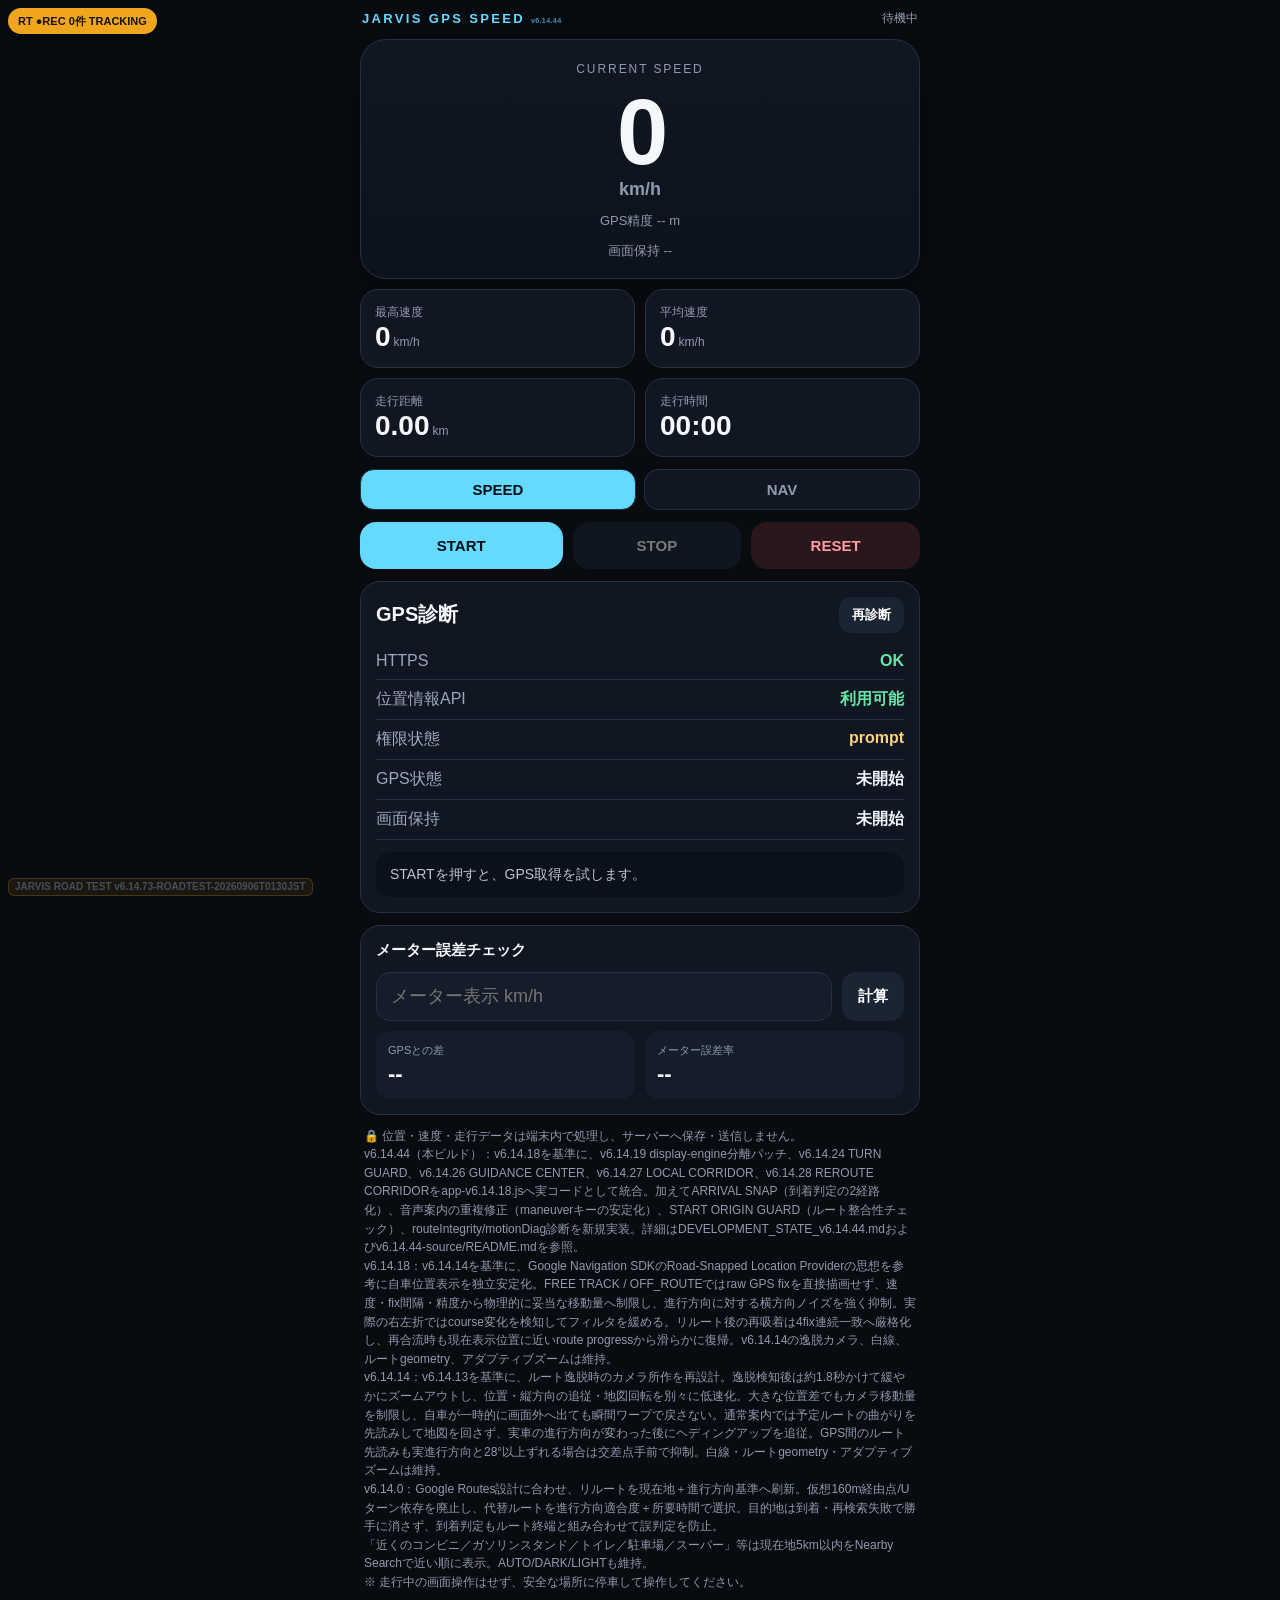
==== index.html @ 2cc0f6d5 "fix: drive marker from stabilized route progress v6.14.73" ====
<!doctype html>
<html lang="ja">
<head>
<meta charset="utf-8" />
<meta name="viewport" content="width=device-width, initial-scale=1, viewport-fit=cover, user-scalable=no" />
<meta name="theme-color" content="#0a0d12" />
<meta name="apple-mobile-web-app-capable" content="yes" />
<meta name="apple-mobile-web-app-status-bar-style" content="black-translucent" />
<meta name="apple-mobile-web-app-title" content="JARVIS GPS" />
<title>JARVIS Road Test v6.14.73-ROADTEST-20260906T0130JST</title>
<link rel="stylesheet" href="app.css" />
</head>
<body>
<div class="app">
  <div class="top">
    <div class="brand">JARVIS GPS SPEED <span class="ver">v6.14.44</span></div>
    <div id="status" class="status">待機中</div>
  </div>

  <section id="speedPanel">
    <section class="hero">
      <div class="label">CURRENT SPEED</div>
      <div id="speed" class="speed">0</div>
      <div class="unit">km/h</div>
      <div id="accuracy" class="accuracy">GPS精度 -- m</div>
      <div id="wakeState" class="wake">画面保持 --</div>
    </section>

    <div class="grid">
      <div class="card"><div class="k">最高速度</div><div><span id="maxSpeed" class="v">0</span><span class="s">km/h</span></div></div>
      <div class="card"><div class="k">平均速度</div><div><span id="avgSpeed" class="v">0</span><span class="s">km/h</span></div></div>
      <div class="card"><div class="k">走行距離</div><div><span id="distance" class="v">0.00</span><span class="s">km</span></div></div>
      <div class="card"><div class="k">走行時間</div><div><span id="elapsed" class="v">00:00</span></div></div>
    </div>
    <div class="tabs speed-mode-tabs">
      <button class="tab active" type="button">SPEED</button>
      <button id="speedToNavBtn" class="tab" type="button">NAV</button>
    </div>
  </section>

  <section id="navPanel" class="hidden">
    <section class="nav-hero">
      <div class="nav-map-shell">
        <div id="navMap" class="jarvis-map" aria-label="Googleマップ ナビ表示"></div>
        <div id="navMap3D" class="jarvis-map jarvis-map-3d hidden" aria-label="Google 3Dマップ ナビ表示"></div>
        <div class="map-compass"><span>北</span><span>東</span><span>南</span><span>西</span></div>
        <div class="nav-map-top">
          <span id="navName" class="nav-name nav-name-hidden">目的地未設定</span>
          <div class="route-summary"><span id="navDistance" class="nav-distance">-- km</span><span class="route-summary-dot">·</span><span id="routeEta" class="route-eta">-- 分 / --:--</span></div>
        </div>
        <div class="map-control-stack">
          <button id="headingModeBtn" class="heading-mode-btn" type="button" aria-label="地図の向きを切替">北↑</button>
          <button id="themeModeBtn" class="heading-mode-btn theme-mode-btn" type="button" aria-label="地図の明暗を切替">AUTO</button>
          <button id="mapViewBtn" class="heading-mode-btn map-view-btn" type="button" aria-label="地図表示を切替">地図</button>
          <div class="voice-volume-wrap">
            <button id="voiceGuideBtn" class="heading-mode-btn voice-guide-btn active" type="button" aria-label="音声音量を調整">🔊</button>
            <div id="voiceVolumePopup" class="voice-volume-popup hidden" role="dialog" aria-label="音声音量">
              <input id="mapVoiceVolume" type="range" min="0" max="100" step="1" value="100" aria-label="音声音量">
              <span id="mapVoiceVolumeValue">100%</span>
            </div>
          </div>
          <button id="recenterBtn" class="recenter-btn" type="button" aria-label="現在地へ戻る">◎</button>
        </div>
        <div id="navMapState" class="map-state">Googleマップ準備中</div>
        <div id="viaHint" class="via-hint">地図長押し：この道を経由</div>
        <div id="navMapDiag" class="map-diag">地図方式 / 方位 / heading 診断待ち</div>
        <button id="mapStartBtn" class="map-start-btn hidden" type="button"><span class="map-action-main">▶ START</span><span class="map-action-sub">--分 · -- km</span></button>
        <section class="nav-info-strip map-info-strip" aria-label="走行情報">
          <div class="nav-info-card speed-card"><div class="k">速度</div><div><span id="navSpeed" class="nv">0</span><span class="nu">km/h</span></div></div>
          <div class="nav-info-card clock-temp-card">
            <div class="clock-half"><span id="navClock" class="nv clock">--:--</span><span id="navDate" class="tiny">--</span></div>
            <div class="temp-half"><span id="navTemp">--</span><span class="temp-unit">°C</span></div>
          </div>
          <div class="nav-info-card weather-card"><div class="k">天気</div><div class="weather-line"><span id="navWeatherIcon" class="weather-icon">--</span><span id="navWeatherText" class="tiny">GPS待機中</span></div><div id="navRain" class="rain">降水 --%</div></div>
        </section>
      </div>
    </section>

    <div id="navBottomSheet" class="nav-bottom-sheet" data-state="collapsed" aria-label="ナビ操作パネル">
      <div id="navSheetHandle" class="nav-sheet-handle" role="button" tabindex="0" aria-label="操作パネルを開閉">
        <span class="nav-sheet-grabber"></span>
      </div>
    <div class="nav-mode-switch" aria-label="ナビ方式"><button id="adventureModeBtn" type="button">🦑 ADVENTURE</button><button id="routeModeBtn" type="button">🗺️ ROUTE</button></div>

    <div class="tabs mode-tabs">
      <button id="speedTab" class="tab">SPEED</button>
      <button id="navTab" class="tab active">NAV</button>
    </div>

    <section class="nav-set">
      <h2>Google目的地検索</h2>

      <div id="keySetup" class="key-setup">
        <div class="field-label">初回のみ：Google Maps APIキー</div>
        <div class="search-row">
          <input id="apiKeyInput" type="password" autocomplete="off" autocapitalize="off"
                 placeholder="APIキーをこのiPhoneに保存">
          <button id="saveKeyBtn" class="primary">保存</button>
        </div>
        <div class="search-status">
          キーはこの端末のlocalStorageにだけ保存します。チャットへ送信しません。
        </div>
      </div>

      <div class="search-row">
        <input id="placeInput" type="search" autocomplete="off" enterkeyhint="go"
               placeholder="施設名・店名・住所を入力">
        <button id="setTypedDestBtn" class="primary">設定</button>
        <button id="clearSearchBtn">消去</button>
      </div>

      <div id="googleStatus" class="search-status">APIキーを保存するとGoogle検索を開始できます。</div>
      <div id="placeResults" class="place-results"></div>

      <div class="nav-buttons">
        <button id="clearDestBtn">目的地クリア</button>
</div>

      <details class="manual voice-settings">
        <summary>🔊 音声案内設定</summary>
        <div class="voice-setting-grid">
          <label>声の種類
            <select id="voiceSelect"><option value="">日本語の標準音声</option></select>
          </label>
          <label>速度 <span id="voiceRateValue">0.96</span>
            <input id="voiceRate" type="range" min="0.7" max="1.3" step="0.05" value="0.96">
          </label>
          <label>高さ <span id="voicePitchValue">1.00</span>
            <input id="voicePitch" type="range" min="0.7" max="1.3" step="0.05" value="1">
          </label>
          <label>音量 <span id="voiceVolumeValue">100%</span>
            <input id="voiceVolume" type="range" min="0" max="1" step="0.1" value="1">
          </label>
        </div>
        <button id="voiceTestBtn" class="wide" type="button">この声を試す</button>
        <div id="voiceSettingsStatus" class="search-status">このiPhoneで使える日本語音声を表示します。</div>
      </details>

      <details class="manual">
        <summary>Google APIキー設定</summary>
        <button id="changeKeyBtn" class="wide">保存済みAPIキーを変更</button>
      </details>

      <div class="nav-help">
        Google Placesの検索候補から目的地を1タップで設定します。<br>
        ADVENTUREはイカが目的地方向と直線距離だけを案内。ROUTEは目的地選択後に地図へ戻り、最大3つの道路ルート候補から選べます。
      </div>
    </section>
    </div>
  </section>

  <section id="landscapeCockpit" class="landscape-cockpit" aria-label="横向き走行コックピット">
    <div class="land-block land-speed-block">
      <div class="land-label">速度</div>
      <div class="land-speed-line"><span id="landSpeed" class="land-speed">0</span><span class="land-unit">km/h</span></div>
      <div id="landStatus" class="land-mini-status">待機中</div>
    </div>

    <div class="land-block land-nav-block">
      <div id="landName" class="land-dest">目的地未設定</div>
      <div class="land-map-shell">
        <div id="landMap" class="jarvis-map" aria-label="Googleマップ 横向きナビ表示"></div>
        <div class="land-map-compass"><span>北</span><span>東</span><span>南</span><span>西</span></div>
        <button id="landHeadingModeBtn" class="land-heading-mode-btn" type="button" aria-label="地図の向きを切替">北↑</button>
        <button id="landThemeModeBtn" class="land-heading-mode-btn land-theme-mode-btn" type="button" aria-label="地図の明暗を切替">AUTO</button>
        <button id="landMapViewBtn" class="land-heading-mode-btn land-map-view-btn" type="button" aria-label="地図表示を切替">地図</button>
      </div>
    </div>

    <div class="land-block land-info-block">
      <div class="land-distance-wrap"><span class="land-label">残り距離</span><div id="landDistance" class="land-distance">-- km</div></div>
      <div class="land-info-grid">
        <div><span class="land-label">時刻</span><strong id="landClock">--:--</strong></div>
        <div><span class="land-label">気温</span><strong><span id="landTemp">--</span>°C</strong></div>
        <div class="land-weather-cell"><span id="landWeatherIcon">--</span><strong id="landWeatherText">GPS待機中</strong><small id="landRain">降水 --%</small></div>
      </div>
    </div>
  </section>

  <div class="controls">
    <button id="startBtn" class="primary">START</button>
    <button id="stopBtn" disabled>STOP</button>
    <button id="resetBtn" class="danger">RESET</button>
  </div>

  <section class="diag">
    <div class="diag-head"><h2>GPS診断</h2><button id="diagBtn" class="mini">再診断</button></div>
    <div class="diag-row"><span>HTTPS</span><strong id="secureState">確認中</strong></div>
    <div class="diag-row"><span>位置情報API</span><strong id="apiState">確認中</strong></div>
    <div class="diag-row"><span>権限状態</span><strong id="permState">確認中</strong></div>
    <div class="diag-row"><span>GPS状態</span><strong id="gpsState">未開始</strong></div>
    <div class="diag-row"><span>画面保持</span><strong id="wakeDiag">未開始</strong></div>
    <div id="diagMessage" class="diag-msg">STARTを押すと、GPS取得を試します。</div>
  </section>

  <section class="meter">
    <h2>メーター誤差チェック</h2>
    <div class="inputrow">
      <input id="meterInput" inputmode="decimal" type="number" step="0.1" placeholder="メーター表示 km/h">
      <button id="calcBtn" class="calc">計算</button>
    </div>
    <div class="result">
      <div class="resultbox"><div class="k">GPSとの差</div><div id="diff" class="v">--</div></div>
      <div class="resultbox"><div class="k">メーター誤差率</div><div id="errorRate" class="v">--</div></div>
    </div>
  </section>

  <div class="note">
    🔒 位置・速度・走行データは端末内で処理し、サーバーへ保存・送信しません。<br>
    v6.14.44（本ビルド）：v6.14.18を基準に、v6.14.19 display-engine分離パッチ、v6.14.24 TURN GUARD、v6.14.26 GUIDANCE CENTER、v6.14.27 LOCAL CORRIDOR、v6.14.28 REROUTE CORRIDORをapp-v6.14.18.jsへ実コードとして統合。加えてARRIVAL SNAP（到着判定の2経路化）、音声案内の重複修正（maneuverキーの安定化）、START ORIGIN GUARD（ルート整合性チェック）、routeIntegrity/motionDiag診断を新規実装。詳細はDEVELOPMENT_STATE_v6.14.44.mdおよびv6.14.44-source/README.mdを参照。<br>
    v6.14.18：v6.14.14を基準に、Google Navigation SDKのRoad-Snapped Location Providerの思想を参考に自車位置表示を独立安定化。FREE TRACK / OFF_ROUTEではraw GPS fixを直接描画せず、速度・fix間隔・精度から物理的に妥当な移動量へ制限し、進行方向に対する横方向ノイズを強く抑制。実際の右左折ではcourse変化を検知してフィルタを緩める。リルート後の再吸着は4fix連続一致へ厳格化し、再合流時も現在表示位置に近いroute progressから滑らかに復帰。v6.14.14の逸脱カメラ、白線、ルートgeometry、アダプティブズームは維持。<br>
    v6.14.14：v6.14.13を基準に、ルート逸脱時のカメラ所作を再設計。逸脱検知後は約1.8秒かけて緩やかにズームアウトし、位置・縦方向の追従・地図回転を別々に低速化。大きな位置差でもカメラ移動量を制限し、自車が一時的に画面外へ出ても瞬間ワープで戻さない。通常案内では予定ルートの曲がりを先読みして地図を回さず、実車の進行方向が変わった後にヘディングアップを追従。GPS間のルート先読みも実進行方向と28°以上ずれる場合は交差点手前で抑制。白線・ルートgeometry・アダプティブズームは維持。<br>
    v6.14.0：Google Routes設計に合わせ、リルートを現在地＋進行方向基準へ刷新。仮想160m経由点/Uターン依存を廃止し、代替ルートを進行方向適合度＋所要時間で選択。目的地は到着・再検索失敗で勝手に消さず、到着判定もルート終端と組み合わせて誤判定を防止。<br>
    「近くのコンビニ／ガソリンスタンド／トイレ／駐車場／スーパー」等は現在地5km以内をNearby Searchで近い順に表示。AUTO/DARK/LIGHTも維持。<br>
    ※ 走行中の画面操作はせず、安全な場所に停車して操作してください。
  </div>
</div>
<script src="app.js?v=v6.14.73-0130" defer></script>




<div id="jarvisGuidanceDiag" style="margin:10px 32px 4px;color:#8793a6;font:500 12px/1.35 -apple-system,BlinkMacSystemFont,sans-serif;word-break:break-word">
案内診断: 待機中
</div>
<div id="jarvisBuildTag" style="position:fixed;left:8px;bottom:4px;z-index:99999;background:rgba(255,176,32,.14);border:1px solid rgba(255,176,32,.4);border-radius:6px;padding:2px 6px;
font:600 10px/1.2 -apple-system,BlinkMacSystemFont,sans-serif;color:#7d8796;
opacity:.55;pointer-events:none">JARVIS ROAD TEST v6.14.73-ROADTEST-20260906T0130JST</div>
<script>
// Forces ROAD TEST mode on for this deployment specifically, and stamps a fresh, unique
// BUILD-ID app-v6.14.44.js reads back via window.__JARVIS_ROAD_TEST_BUILD_ID (see that file's
// "v6.14.46 ROAD TEST telemetry" section) — shown in the on-screen build tag above and in every
// JSON export, so two deployments of this site are never confused with each other.
window.__JARVIS_ROAD_TEST_BUILD_ID="v6.14.73-ROADTEST-20260906T0130JST";
try{localStorage.setItem('jarvisRoadTestMode','1');}catch(e){}
</script>
<script src="road-test-ui.js?v=v6.14.73-0130" defer></script>
</body>
</html>
---- app.css ----
:root{--bg:#080b10;--panel:#111722;--panel2:#151d2a;--text:#f4f7fb;--muted:#8f9bad;--accent:#66d9ff;--accent2:#9df7d2;--danger:#ff6d7a;--line:#263142}
*{box-sizing:border-box}html,body{margin:0;background:var(--bg);color:var(--text);font-family:-apple-system,BlinkMacSystemFont,"SF Pro Display","Segoe UI",sans-serif}
body{min-height:100vh;padding:env(safe-area-inset-top) 14px env(safe-area-inset-bottom)}
.app{max-width:560px;margin:0 auto}.top{display:flex;align-items:center;justify-content:space-between;padding:10px 2px 4px}
.brand{font-size:13px;letter-spacing:.18em;font-weight:700;color:var(--accent)}.status{font-size:12px;color:var(--muted)}
.hero{margin-top:8px;padding:22px 18px 18px;border:1px solid var(--line);border-radius:26px;background:linear-gradient(180deg,#101722,#0d131c);text-align:center;box-shadow:0 18px 50px rgba(0,0,0,.28)}
.label{font-size:12px;color:var(--muted);letter-spacing:.16em}.speed{font-size:92px;line-height:.92;font-weight:800;letter-spacing:-.055em;margin:14px 0 4px}.unit{font-size:18px;color:var(--muted);font-weight:600}.accuracy,.wake{margin-top:12px;font-size:13px;color:var(--muted)}
.grid{display:grid;grid-template-columns:1fr 1fr;gap:10px;margin-top:10px}.card{background:var(--panel);border:1px solid var(--line);border-radius:18px;padding:14px}.card .k{font-size:12px;color:var(--muted)}.card .v{font-size:28px;font-weight:750;margin-top:5px}.card .s{font-size:12px;color:var(--muted);margin-left:3px}
.controls{display:grid;grid-template-columns:1.2fr 1fr 1fr;gap:10px;margin-top:12px}
button{appearance:none;border:none;border-radius:16px;padding:15px 12px;font-size:15px;font-weight:750;background:#1a2432;color:white}button.primary{background:var(--accent);color:#051017}button.danger{background:#2a171c;color:#ff9ba5}button:disabled{opacity:.45}
.meter,.diag{margin-top:12px;background:var(--panel);border:1px solid var(--line);border-radius:20px;padding:15px}.meter h2,.diag h2{font-size:15px;margin:0 0 12px}
.inputrow{display:grid;grid-template-columns:1fr auto;gap:10px}input{width:100%;background:var(--panel2);color:white;border:1px solid var(--line);border-radius:14px;padding:13px 14px;font-size:18px;outline:none}.calc{background:#1a2432;padding:13px 16px;border-radius:14px}
.result{display:grid;grid-template-columns:1fr 1fr;gap:10px;margin-top:10px}.resultbox{background:var(--panel2);border-radius:14px;padding:12px}.resultbox .k{font-size:11px;color:var(--muted)}.resultbox .v{font-size:22px;font-weight:750;margin-top:3px}
.note{font-size:12px;line-height:1.55;color:var(--muted);margin:12px 4px 20px}.ok{color:var(--accent2)}.bad{color:var(--danger)}.ver{font-size:.55em;opacity:.65;letter-spacing:.05em}
.diag-head{display:flex;align-items:center;justify-content:space-between;gap:12px;margin-bottom:10px}.diag-head h2{margin:0;font-size:20px}.mini{padding:9px 13px;border-radius:12px;font-size:13px}
.diag-row{display:flex;justify-content:space-between;gap:12px;padding:9px 0;border-bottom:1px solid #223044;color:#9ca9bc}.diag-row strong{color:#eef4ff;text-align:right}
.diag-ok{color:#69e6a6!important}.diag-bad{color:#ff8d9c!important}.diag-warn{color:#ffd27d!important}.diag-msg{margin-top:12px;padding:12px 14px;border-radius:14px;background:#0b111a;color:#b9c4d4;line-height:1.5;font-size:14px}.diag-msg.ok{color:#69e6a6}.diag-msg.bad{color:#ff9ba8}.diag-msg.warn{color:#ffd27d}

.tabs{display:grid;grid-template-columns:1fr 1fr;gap:8px;margin:8px 0 10px}
.tab{padding:11px 10px;border-radius:14px;background:#111722;color:#8f9bad;border:1px solid #263142}
.tab.active{background:#66d9ff;color:#051017}
.hidden{display:none!important}
.nav-hero{padding:22px 18px 18px;border:1px solid var(--line);border-radius:26px;background:linear-gradient(180deg,#101722,#0d131c);text-align:center}
.nav-name{font-size:20px;font-weight:750;margin-top:12px;white-space:nowrap;overflow:hidden;text-overflow:ellipsis}
.arrow-wrap{height:210px;display:flex;align-items:center;justify-content:center}
.nav-arrow{font-size:150px;line-height:1;transform-origin:50% 52%;transition:transform .25s linear;color:var(--accent);filter:drop-shadow(0 0 18px rgba(102,217,255,.22))}
.nav-distance{font-size:42px;font-weight:800;letter-spacing:-.03em}
.nav-sub{font-size:13px;color:var(--muted);margin-top:6px}
.nav-set{margin-top:12px;background:var(--panel);border:1px solid var(--line);border-radius:20px;padding:15px}
.nav-set h2{font-size:15px;margin:0 0 12px}
.nav-set input{margin-bottom:10px}
.nav-buttons{display:grid;grid-template-columns:1.2fr 1fr;gap:10px}
.wide{width:100%;margin-top:10px}
.nav-help{font-size:12px;line-height:1.55;color:var(--muted);margin-top:12px}

.search-row{display:grid;grid-template-columns:1fr auto;gap:10px}
.search-row input{margin-bottom:0}
.search-status{font-size:12px;color:var(--muted);margin:10px 2px 8px;min-height:18px}
.search-results{display:grid;gap:8px;margin:8px 0 12px}
.search-item{width:100%;text-align:left;background:var(--panel2);border:1px solid var(--line);border-radius:14px;padding:12px 13px}
.search-item .name{display:block;font-size:14px;font-weight:750;color:var(--text);line-height:1.35}
.search-item .sub{display:block;font-size:11px;color:var(--muted);margin-top:4px;line-height:1.35}
.search-empty{padding:12px;border-radius:12px;background:#0b111a;color:var(--muted);font-size:13px}
.osm-credit{margin-top:6px;font-size:10px;opacity:.8}

.key-setup{margin:8px 0 14px;padding:12px;border:1px solid var(--line);border-radius:14px;background:#0b111a}
.field-label{font-size:12px;color:var(--muted);margin-bottom:7px}
.place-results{display:grid;gap:8px;margin:10px 0 14px}
.place-result{width:100%;text-align:left;background:var(--panel2);color:white;border:1px solid var(--line);border-radius:13px;padding:11px 12px}
.place-result strong{display:block;font-size:15px;margin-bottom:3px}
.place-result span{display:block;font-size:11px;color:var(--muted);line-height:1.35}
.hidden{display:none!important}

/* ===== v2.2 NAV cockpit ===== */
.compass-face{position:relative;max-width:390px;height:250px;margin:8px auto 0;border-radius:50%;background:radial-gradient(circle at center,rgba(102,217,255,.055),transparent 60%);border:1px solid rgba(143,155,173,.12)}
.compass-face:before{content:"";position:absolute;inset:17px;border-radius:50%;border:1px dashed rgba(143,155,173,.26)}
.dir{position:absolute;color:#d7dde7;font-weight:800;font-size:17px;z-index:2}.dir-n{top:5px;left:50%;transform:translateX(-50%)}.dir-e{right:10px;top:50%;transform:translateY(-50%)}.dir-s{bottom:5px;left:50%;transform:translateX(-50%)}.dir-w{left:10px;top:50%;transform:translateY(-50%)}
.arrow-wrap{position:absolute;inset:24px;display:flex;align-items:center;justify-content:center;height:auto}
.nav-arrow{width:124px;height:174px;font-size:0;transform-origin:50% 50%;transition:transform .25s linear;color:var(--accent);filter:drop-shadow(0 0 14px rgba(102,217,255,.18))}
.squid-arrow svg{width:100%;height:100%;overflow:visible}.squid-body{fill:#cfc5ad;stroke:#737b70;stroke-width:3;stroke-linejoin:round}.squid-leg{fill:none;stroke:#cfc5ad;stroke-width:13;stroke-linecap:round}.squid-eye{fill:none;stroke:#303730;stroke-width:5;stroke-linecap:round}
.nav-info-strip{display:grid;grid-template-columns:repeat(4,1fr);gap:1px;margin-top:12px;border:1px solid var(--line);border-radius:20px;overflow:hidden;background:var(--line)}
.nav-info-card{min-width:0;background:var(--panel);text-align:center;padding:12px 5px 10px}.nav-info-card .k{font-size:11px;color:var(--muted);margin-bottom:6px}.nv{font-size:27px;font-weight:800;letter-spacing:-.04em}.nv.clock{font-size:22px}.nu{font-size:11px;color:var(--muted);margin-left:2px}.tiny{font-size:10px;color:var(--muted);margin-top:4px;white-space:nowrap;overflow:hidden;text-overflow:ellipsis}.weather-icon{font-size:23px;line-height:1.15}.rain{font-size:11px;color:#66b9ff;margin-top:4px}
@media(max-width:390px){.nav-info-card{padding-left:3px;padding-right:3px}.nv{font-size:24px}.nv.clock{font-size:19px}.weather-icon{font-size:20px}.tiny,.rain{font-size:9px}.compass-face{height:235px}.nav-arrow{width:116px;height:162px}}

/* ===== v2.3 landscape one-screen cockpit ===== */
.landscape-cockpit{display:none}
@media (orientation:landscape) and (max-height:520px){
  html,body{height:100%;overflow:hidden}
  body{padding:env(safe-area-inset-top) max(10px,env(safe-area-inset-right)) env(safe-area-inset-bottom) max(10px,env(safe-area-inset-left))}
  .app{max-width:none;height:100%;display:flex;flex-direction:column;gap:7px}
  .top,.tabs,#speedPanel,#navPanel,.diag,.meter,.note{display:none!important}
  .landscape-cockpit{display:grid;grid-template-columns:34% 34% 32%;min-height:0;flex:1;border:1px solid var(--line);border-radius:20px;overflow:hidden;background:#0c1119}
  .land-block{min-width:0;min-height:0;position:relative;background:linear-gradient(180deg,#111823,#0d131c)}
  .land-block+.land-block{border-left:1px solid var(--line)}
  .land-label{display:block;color:var(--muted);font-size:11px;letter-spacing:.08em}
  .land-speed-block{display:flex;flex-direction:column;align-items:center;justify-content:center;padding:8px 10px}
  .land-speed-line{display:flex;align-items:flex-end;justify-content:center;line-height:.82;margin-top:8px}
  .land-speed{font-size:clamp(72px,14vh,116px);font-weight:850;letter-spacing:-.07em}
  .land-unit{font-size:14px;color:var(--muted);font-weight:700;margin:0 0 7px 6px}
  .land-mini-status{margin-top:12px;font-size:12px;color:var(--muted)}
  .land-nav-block{display:flex;flex-direction:column;align-items:center;padding:7px 10px}
  .land-dest{font-size:15px;font-weight:800;max-width:100%;white-space:nowrap;overflow:hidden;text-overflow:ellipsis;margin-bottom:2px}
  .land-compass{position:relative;flex:1;width:min(100%,245px);min-height:150px;margin:auto}
  .land-dir{position:absolute;font-weight:800;font-size:13px;color:#e6ebf2}.land-n{top:0;left:50%;transform:translateX(-50%)}.land-e{right:2px;top:50%;transform:translateY(-50%)}.land-s{bottom:0;left:50%;transform:translateX(-50%)}.land-w{left:2px;top:50%;transform:translateY(-50%)}
  .land-squid{position:absolute;left:50%;top:50%;width:82px;height:114px;transform:translate(-50%,-50%) rotate(0deg);transform-origin:50% 50%;transition:transform .25s linear;filter:drop-shadow(0 0 12px rgba(102,217,255,.18))}
  .land-squid svg{width:100%;height:100%;overflow:visible}
  .land-bearing{font-size:11px;color:var(--muted);height:16px;white-space:nowrap;overflow:hidden;text-overflow:ellipsis;max-width:100%}
  .land-info-block{display:flex;flex-direction:column;padding:10px 12px}
  .land-distance-wrap{padding-bottom:8px;border-bottom:1px solid var(--line)}
  .land-distance{font-size:clamp(34px,7.5vh,56px);font-weight:850;line-height:1.05;letter-spacing:-.04em;margin-top:3px}
  .land-info-grid{display:grid;grid-template-columns:1fr 1fr;gap:0;margin-top:5px;flex:1;align-content:stretch}
  .land-info-grid>div{padding:7px 5px;min-width:0}.land-info-grid>div:nth-child(2){border-left:1px solid var(--line)}
  .land-info-grid strong{display:block;font-size:clamp(19px,4.2vh,31px);margin-top:3px;white-space:nowrap}
  .land-weather-cell{grid-column:1/-1;border-top:1px solid var(--line);display:grid!important;grid-template-columns:auto 1fr;grid-template-rows:1fr 1fr;column-gap:8px;align-items:center}
  .land-weather-cell>span{grid-row:1/3;font-size:27px}.land-weather-cell strong{font-size:15px;margin:0}.land-weather-cell small{color:#66b9ff;font-size:11px}
  .controls{display:grid!important;grid-template-columns:1.15fr 1fr 1fr;gap:7px;margin:0;height:46px;flex:0 0 46px}
  .controls button{padding:7px 10px;border-radius:12px;font-size:13px}
}

/* ===== v2.4 Google Maps NAV ===== */
.nav-map-shell{position:relative;height:285px;margin:10px auto 12px;border-radius:24px;overflow:hidden;border:1px solid var(--line);background:#0b111a}
.jarvis-map{width:100%;height:100%;background:#0b111a}
.map-state{position:absolute;left:50%;bottom:10px;transform:translateX(-50%);z-index:4;padding:6px 10px;border-radius:999px;background:rgba(8,11,16,.78);backdrop-filter:blur(8px);font-size:11px;color:#d6deea;pointer-events:none;white-space:nowrap}
.map-compass,.land-map-compass{position:absolute;inset:0;z-index:3;pointer-events:none;color:#fff;font-weight:850;text-shadow:0 1px 6px #000;font-size:12px}
.map-compass span,.land-map-compass span{position:absolute;padding:4px 6px;border-radius:8px;background:rgba(8,11,16,.58)}
.map-compass span:nth-child(1),.land-map-compass span:nth-child(1){top:7px;left:50%;transform:translateX(-50%)}
.map-compass span:nth-child(2),.land-map-compass span:nth-child(2){right:7px;top:50%;transform:translateY(-50%)}
.map-compass span:nth-child(3),.land-map-compass span:nth-child(3){bottom:7px;left:50%;transform:translateX(-50%)}
.map-compass span:nth-child(4),.land-map-compass span:nth-child(4){left:7px;top:50%;transform:translateY(-50%)}
.map-direction-chip,.land-direction-chip{position:absolute;z-index:4;left:50%;top:50%;width:46px;height:46px;border-radius:50%;display:flex;align-items:center;justify-content:center;background:rgba(8,11,16,.76);border:1px solid rgba(255,255,255,.38);box-shadow:0 3px 14px rgba(0,0,0,.35);font-size:28px;font-weight:900;color:white;transform:translate(-50%,-50%) rotate(0deg);transform-origin:50% 50%;pointer-events:none;transition:transform .25s linear}
.map-squid-marker{position:absolute;width:34px;height:48px;transform:translate(-50%,-70%) rotate(var(--squid-heading,0deg));transform-origin:50% 70%;filter:drop-shadow(0 2px 6px rgba(0,0,0,.65));pointer-events:none}
.map-squid-marker svg{width:100%;height:100%;display:block;overflow:visible}
.map-squid-marker .squid-body{fill:#f0ece3;stroke:#5f6670;stroke-width:4}.map-squid-marker .squid-leg{stroke:#f0ece3;stroke-width:15}.map-squid-marker .squid-eye{stroke:#10141a;stroke-width:6}
.land-map-shell{position:relative;flex:1;width:100%;min-height:150px;margin:3px 0 4px;border-radius:14px;overflow:hidden;border:1px solid var(--line);background:#0b111a}
.land-direction-chip{width:36px;height:36px;font-size:22px}
@media(max-width:390px){.nav-map-shell{height:255px}}
@media (orientation:landscape) and (max-height:520px){
  .land-nav-block{padding:5px 7px}
  .land-map-shell{min-height:0}
  .land-map-compass{font-size:10px}
  .land-map-compass span{padding:2px 4px}
}

/* ===== v2.5 Full-screen interactive NAV ===== */
html.nav-mode,html.nav-mode body{background:#080b10}
body.nav-mode{padding:0;min-height:100svh}
body.nav-mode .app{max-width:none;margin:0}
body.nav-mode .top{display:none}
body.nav-mode #navPanel{display:block!important}
body.nav-mode .nav-hero{padding:0;border:0;border-radius:0;background:#0b111a;box-shadow:none}
body.nav-mode .nav-map-shell{height:100svh;width:100%;margin:0;border:0;border-radius:0}
body.nav-mode .diag,body.nav-mode .meter,body.nav-mode .note{max-width:560px;margin-left:auto;margin-right:auto}
body.nav-mode .controls{max-width:560px;margin-left:auto;margin-right:auto;padding:0 14px}
body.nav-mode .nav-set,body.nav-mode .mode-tabs{max-width:560px;margin-left:auto;margin-right:auto}

.nav-map-top{position:absolute;z-index:5;top:max(12px,env(safe-area-inset-top));left:14px;right:14px;display:flex;align-items:flex-start;justify-content:space-between;gap:10px;pointer-events:none}
.nav-map-top .nav-name{margin:0;max-width:58%;padding:9px 12px;border-radius:14px;background:rgba(8,11,16,.76);backdrop-filter:blur(10px);font-size:17px;text-align:left;box-shadow:0 4px 18px rgba(0,0,0,.22)}
.nav-map-top .nav-distance{padding:6px 11px 8px;border-radius:14px;background:rgba(8,11,16,.80);backdrop-filter:blur(10px);font-size:34px;line-height:1;font-weight:850;white-space:nowrap;box-shadow:0 4px 18px rgba(0,0,0,.24)}
.map-bearing-wrap{position:absolute;z-index:5;left:50%;top:calc(max(12px,env(safe-area-inset-top)) + 58px);transform:translateX(-50%);width:min(86%,430px);text-align:center;pointer-events:none}
.map-bearing-wrap .nav-sub{display:inline-block;margin:2px 3px;padding:5px 8px;border-radius:999px;background:rgba(8,11,16,.70);backdrop-filter:blur(8px);color:#d8e0eb;font-size:11px}
.recenter-btn{position:absolute;z-index:7;right:14px;bottom:132px;width:48px;height:48px;padding:0;border-radius:50%;background:rgba(8,11,16,.88);border:1px solid rgba(255,255,255,.35);box-shadow:0 4px 18px rgba(0,0,0,.35);font-size:27px;line-height:48px;color:#fff}
.recenter-btn.following{background:var(--accent);color:#051017;border-color:transparent}
.map-info-strip{position:absolute;z-index:6;left:10px;right:10px;bottom:max(10px,env(safe-area-inset-bottom));margin:0;background:rgba(38,49,66,.8);backdrop-filter:blur(12px);box-shadow:0 6px 24px rgba(0,0,0,.28)}
.map-info-strip .nav-info-card{background:rgba(17,23,34,.86)}
body.nav-mode .map-state{bottom:112px}
body.nav-mode .map-compass span:nth-child(1){top:98px}
body.nav-mode .map-compass span:nth-child(3){bottom:112px}
body.nav-mode .map-direction-chip{width:54px;height:54px;font-size:32px}
.mode-tabs{margin-top:12px;margin-bottom:10px;padding:0 14px}
.speed-mode-tabs{margin-top:12px}

@media(max-width:390px){
  .nav-map-top .nav-distance{font-size:29px}
  .nav-map-top .nav-name{font-size:15px;max-width:55%}
  .recenter-btn{bottom:125px;width:44px;height:44px;font-size:24px}
}

@media (orientation:landscape) and (max-height:520px){
  body.nav-mode{padding:env(safe-area-inset-top) max(10px,env(safe-area-inset-right)) env(safe-area-inset-bottom) max(10px,env(safe-area-inset-left))}
  body.nav-mode .top,body.nav-mode #navPanel,body.nav-mode .diag,body.nav-mode .meter,body.nav-mode .note{display:none!important}
}

/* ===== v2.6 squid heading + heading-up + compact info ===== */
.map-direction-chip,.land-direction-chip{display:none!important}
.map-control-stack{position:absolute;z-index:8;right:14px;bottom:132px;display:grid;gap:8px}
.map-control-stack .recenter-btn{position:static;right:auto;bottom:auto}
.heading-mode-btn,.land-heading-mode-btn{width:48px;height:48px;padding:0;border-radius:50%;background:rgba(8,11,16,.88);border:1px solid rgba(255,255,255,.35);box-shadow:0 4px 18px rgba(0,0,0,.35);color:#fff;font-size:13px;font-weight:850;line-height:1}
.heading-mode-btn.active,.land-heading-mode-btn.active{background:var(--accent);color:#051017;border-color:transparent}
.land-heading-mode-btn{position:absolute;z-index:7;right:7px;top:7px;width:38px;height:38px;font-size:10px}
.heading-up .map-compass,.heading-up .land-map-compass{display:none}
.map-squid-marker{width:40px;height:56px;filter:drop-shadow(0 3px 8px rgba(0,0,0,.75)) drop-shadow(0 0 5px rgba(102,217,255,.24))}
.map-info-strip{grid-template-columns:1.65fr 1.1fr 1fr}
.map-info-strip .speed-card .nv{font-size:48px;line-height:.9;font-weight:900;letter-spacing:-.05em}
.map-info-strip .speed-card .nu{font-size:12px}
.clock-temp-card{display:flex;flex-direction:column;justify-content:center;gap:3px}
.clock-temp-main{display:flex;align-items:baseline;justify-content:center;gap:8px;white-space:nowrap}
.clock-temp-main .clock{font-size:22px}
.temp-inline{font-size:16px;font-weight:800;color:#e8eef6}
.weather-card{display:flex;flex-direction:column;justify-content:center}
.weather-line{display:flex;align-items:center;justify-content:center;gap:4px;min-height:24px}
.weather-line .weather-icon{font-size:22px}
.weather-line .tiny{font-size:10px}
body.nav-mode .map-state{bottom:116px}
body.nav-mode .map-control-stack{bottom:126px}

@media(max-width:390px){
  .map-control-stack{right:10px}
  .heading-mode-btn,.map-control-stack .recenter-btn{width:44px;height:44px}
  .map-info-strip .speed-card .nv{font-size:42px}
  .clock-temp-main{gap:5px}.clock-temp-main .clock{font-size:19px}.temp-inline{font-size:14px}
}

/* ===== v2.7 dark vector map + heading-up fix + cleaner HUD ===== */
.map-bearing-wrap,.land-bearing{display:none!important}
.map-info-strip{grid-template-columns:1.9fr .92fr 1fr}
.clock-temp-card{padding:0!important;display:grid!important;grid-template-rows:1fr 1fr;gap:0!important;overflow:hidden}
.clock-half,.temp-half{display:flex;align-items:center;justify-content:center;min-height:0}
.clock-half{flex-direction:column;border-bottom:1px solid rgba(255,255,255,.12);padding:5px 3px 4px}
.clock-half .clock{font-size:21px!important;line-height:1;font-weight:850}
.clock-half .tiny{font-size:9px;margin-top:3px;color:var(--muted)}
.temp-half{padding:4px 3px;font-size:22px;font-weight:900;line-height:1}
.temp-unit{font-size:11px;margin-left:2px;color:var(--muted);font-weight:700}
.map-info-strip .speed-card .nv{font-size:54px}
body.nav-mode .map-compass span:nth-child(1){top:72px}
@media(max-width:390px){
  .map-info-strip{grid-template-columns:1.95fr .9fr 1fr}
  .map-info-strip .speed-card .nv{font-size:48px}
  .clock-half .clock{font-size:19px!important}
  .temp-half{font-size:20px}
}

.theme-mode-btn{margin-top:6px;min-width:58px}.land-theme-mode-btn{right:10px;top:54px}

/* ===== v2.9 heading diagnostics ===== */
.map-diag{position:absolute;z-index:6;left:10px;bottom:96px;max-width:calc(100% - 78px);padding:4px 7px;border-radius:8px;background:rgba(5,8,12,.72);color:#d8f5ff;font-size:10px;font-weight:700;letter-spacing:.02em;pointer-events:none;white-space:nowrap;overflow:hidden;text-overflow:ellipsis}
@media (orientation:landscape) and (max-height:520px){.map-diag{display:none}}
\n.jarvis-place-popup{min-width:210px;max-width:270px;color:#111827;font:13px/1.35 system-ui,-apple-system,sans-serif}.jarvis-place-popup strong{display:block;font-size:15px;margin:5px 0 4px}.jarvis-place-popup .jarvis-place-meta{color:#4b5563;margin-bottom:5px}.jarvis-place-popup .jarvis-place-facts{color:#1f2937;font-weight:700;margin-bottom:6px}.jarvis-place-popup button{width:100%;border:0;border-radius:9px;padding:9px 10px;background:#111827;color:white;font-weight:850}.jarvis-place-media{margin:-2px -2px 7px}.jarvis-place-media.hidden{display:none}.jarvis-place-photo{display:block;width:100%;height:112px;object-fit:cover;border-radius:10px}.jarvis-photo-credit{display:block;margin-top:2px;color:#6b7280;font-size:8px;line-height:1.2}.jarvis-photo-credit a,.jarvis-place-links a{color:#2563eb;text-decoration:none}.jarvis-place-links{display:flex!important;gap:10px;margin:0 0 7px!important;font-size:11px;font-weight:750}\n
/* ===== v3.5 ROUTE + ADVENTURE ===== */
.route-summary{display:flex;flex-direction:column;align-items:flex-end;gap:4px}
.route-eta{padding:4px 9px;border-radius:10px;background:rgba(8,11,16,.78);backdrop-filter:blur(10px);font-size:12px;font-weight:800;color:#d8f5ff;white-space:nowrap}
.nav-mode-switch{display:grid;grid-template-columns:1fr 1fr;gap:8px;margin:10px 14px 4px}
.nav-mode-switch button{min-height:44px;border-radius:13px;font-size:13px;font-weight:850;background:#151c27;border:1px solid var(--line);color:#dbe5ef}
.nav-mode-switch button.active{background:var(--accent);color:#051017;border-color:transparent}
body.nav-mode .nav-mode-switch{max-width:560px;margin:10px auto 4px;padding:0 14px}
.route-warning{font-size:10px;color:#f6c66b}

/* v3.6 route alternatives */
.route-choice-panel{position:absolute;left:12px;right:12px;top:86px;z-index:17;display:grid;grid-template-columns:repeat(3,minmax(0,1fr));gap:7px;pointer-events:auto}
.route-choice-panel.hidden{display:none}
.route-choice{min-width:0;padding:8px 6px;border-radius:13px;border:1px solid rgba(255,255,255,.18);background:rgba(13,18,27,.88);backdrop-filter:blur(12px);color:#eef6ff;display:flex;flex-direction:column;gap:2px;align-items:center;box-shadow:0 5px 20px rgba(0,0,0,.22)}
.route-choice strong{font-size:11px}.route-choice span{font-size:11px;font-weight:750}.route-choice.active{background:rgba(24,117,184,.94);border-color:#70d2ff;box-shadow:0 0 0 1px rgba(112,210,255,.25),0 6px 22px rgba(0,0,0,.28)}
@media (max-width:390px){.route-choice-panel{left:8px;right:8px;gap:5px}.route-choice{padding:7px 4px}.route-choice strong,.route-choice span{font-size:10px}}

/* ===== v3.7 route preview UX ===== */
.route-choice-panel{display:none!important}
.map-start-btn{position:absolute;z-index:24;left:12px;bottom:132px;transform:none;min-width:132px;height:54px;padding:6px 16px;border-radius:27px;border:1px solid rgba(255,255,255,.32);background:#0b63ce;backdrop-filter:blur(12px);color:#fff;font-size:15px;font-weight:900;letter-spacing:.02em;box-shadow:0 6px 24px rgba(0,0,0,.38);display:flex;flex-direction:column;align-items:center;justify-content:center;gap:1px;transition:background .18s ease,color .18s ease,transform .12s ease}
.map-start-btn.hidden{display:none}.map-start-btn.nav-running{background:rgba(30,40,52,.58);border-color:rgba(255,255,255,.30);color:rgba(255,255,255,.88)}.map-action-main{font-size:14px;font-weight:950;line-height:1.05}.map-action-sub{font-size:10px;font-weight:800;line-height:1.05;opacity:.86;white-space:nowrap}
.route-map-label{position:absolute;transform:translate(-50%,-50%);padding:5px 8px;border-radius:999px;color:#fff;font:800 11px/1.1 -apple-system,BlinkMacSystemFont,"Segoe UI",sans-serif;white-space:nowrap;box-shadow:0 3px 12px rgba(0,0,0,.42);border:2px solid rgba(255,255,255,.88);pointer-events:auto;cursor:pointer;user-select:none;-webkit-user-select:none}
.route-map-label.r0{background:#0b63ce}.route-map-label.r1{background:#72d2ff;color:#062032}.route-map-label.r2{background:#8fe6b0;color:#06351d;border-color:rgba(6,53,29,.24)}
.route-map-label.selected{transform:translate(-50%,-50%) scale(1.08);box-shadow:0 4px 16px rgba(0,0,0,.52)}
@media(max-width:390px){.map-start-btn{bottom:125px;height:50px;min-width:124px;padding:5px 13px}.map-action-main{font-size:13px}.map-action-sub{font-size:9px}.route-map-label{font-size:10px;padding:4px 7px}}

/* v4.5: 目的地名は枠を外して地図に直接表示 */
.nav-map-top .nav-name{background:transparent!important;backdrop-filter:none!important;box-shadow:none!important;padding:2px 4px!important;text-shadow:0 2px 5px rgba(0,0,0,.92),0 0 3px rgba(0,0,0,.9)}

/* ===== v5.6 speed-meter bottom sheet ===== */
.nav-bottom-sheet{position:relative}
.nav-sheet-handle{display:none}
body.nav-mode{overflow:hidden;--sheet-visible:142px}
body.nav-mode #navPanel{height:100svh;overflow:hidden}
body.nav-mode .nav-bottom-sheet{
  position:fixed;z-index:30;left:0;right:0;bottom:0;
  height:min(82svh,760px);max-height:calc(100svh - max(58px,env(safe-area-inset-top)));
  background:rgba(8,11,16,.985);border-radius:24px 24px 0 0;
  box-shadow:0 -8px 28px rgba(0,0,0,.34);border-top:1px solid rgba(255,255,255,.09);
  overflow-y:auto;overscroll-behavior:contain;-webkit-overflow-scrolling:touch;
  transform:translateY(calc(100% - 176px));transition:transform .28s cubic-bezier(.2,.8,.2,1);
  padding-bottom:max(18px,env(safe-area-inset-bottom));will-change:transform;touch-action:pan-y;
}
body.nav-mode .nav-bottom-sheet.dragging{transition:none;user-select:none}
body.nav-mode .nav-sheet-handle{
  display:flex;position:absolute;top:4px;left:0;right:0;z-index:6;height:18px;
  align-items:center;justify-content:center;background:transparent;cursor:ns-resize;touch-action:none;
}
.nav-sheet-grabber{width:46px;height:5px;border-radius:999px;background:rgba(220,228,238,.50);box-shadow:0 1px 0 rgba(255,255,255,.06)}
/* The speed/weather frame itself is the sheet header and drag surface. */
body.nav-mode .nav-bottom-sheet>.map-info-strip{
  position:sticky!important;top:0!important;left:auto!important;right:auto!important;bottom:auto!important;
  z-index:5;width:calc(100% - 20px);margin:0 10px 10px!important;padding-top:18px;
  border-radius:22px;background:var(--panel);box-shadow:0 7px 24px rgba(0,0,0,.30);
  touch-action:none;cursor:ns-resize;
}
body.nav-mode .nav-mode-switch{display:none!important}
body.nav-mode .mode-tabs{margin:8px auto 10px;padding:0 14px;max-width:560px}
body.nav-mode .nav-set{margin:0 auto 18px;max-width:560px;border-radius:20px 20px 0 0;border-left:0;border-right:0;border-bottom:0}
/* Map remains full height; only controls float above the visible sheet header. */
body.nav-mode .map-control-stack{bottom:calc(var(--sheet-visible) + 16px)}
body.nav-mode .map-state{bottom:calc(var(--sheet-visible) + 10px)}
body.nav-mode .map-diag{bottom:calc(var(--sheet-visible) + 2px)}
body.nav-mode .map-start-btn{bottom:calc(var(--sheet-visible) + 12px)}
@media(max-width:390px){body.nav-mode{--sheet-visible:138px}}

/* v5.6 direct destination set */
body.nav-mode .nav-set .search-row #setTypedDestBtn{flex:0 0 auto;min-width:72px}
body.nav-mode .nav-set .search-row #clearSearchBtn{flex:0 0 auto;min-width:68px}

/* v5.8 voice settings */
.voice-settings{margin-top:12px}
.voice-setting-grid{display:grid;gap:12px;margin:12px 0}
.voice-setting-grid label{display:grid;gap:6px;font-size:14px;color:#cbd5e1}
.voice-setting-grid select{width:100%;min-height:44px;border-radius:12px;border:1px solid #334155;background:#111827;color:#f8fafc;padding:0 12px;font:inherit}
.voice-setting-grid input[type=range]{width:100%;accent-color:#0b63ce}
.voice-settings .wide{margin-top:4px}


/* ===== v5.9 map label cleanup / volume popover / squid halo ===== */
.nav-map-top{justify-content:flex-end!important;left:auto!important;right:14px!important;gap:0!important}
.nav-map-top .nav-name{display:none!important}
.route-summary{display:flex!important;flex-direction:row!important;align-items:center!important;gap:6px!important;padding:8px 11px!important;border-radius:16px!important;background:rgba(8,11,16,.82)!important;backdrop-filter:blur(10px);box-shadow:0 4px 18px rgba(0,0,0,.24);white-space:nowrap}
.nav-map-top .nav-distance{padding:0!important;border-radius:0!important;background:transparent!important;backdrop-filter:none!important;box-shadow:none!important;font-size:22px!important;line-height:1!important;font-weight:900!important}
.route-summary .route-eta{padding:0!important;margin:0!important;background:transparent!important;border-radius:0!important;font-size:13px!important;line-height:1!important;color:#dce7f4!important;font-weight:800!important;white-space:nowrap}
.route-summary-dot{font-size:16px;color:#9fb0c5;font-weight:900;line-height:1}
.voice-volume-wrap{position:relative;display:block}
.voice-volume-popup{position:absolute;right:56px;top:50%;transform:translateY(-50%);display:flex;align-items:center;gap:8px;width:188px;padding:9px 10px;border-radius:16px;background:rgba(8,11,16,.92);border:1px solid rgba(255,255,255,.22);box-shadow:0 6px 22px rgba(0,0,0,.38);backdrop-filter:blur(12px)}
.voice-volume-popup.hidden{display:none!important}
.voice-volume-popup input{width:130px;accent-color:#59d0f5}
.voice-volume-popup span{min-width:38px;text-align:right;color:#fff;font-size:11px;font-weight:800}
.map-squid-marker{overflow:visible!important}
.map-squid-marker::before{content:"";position:absolute;z-index:0;left:50%;top:54%;width:84px;height:84px;transform:translate(-50%,-50%);border-radius:50%;background:rgba(48,154,255,.12);border:2px solid rgba(70,165,255,.35);box-shadow:0 0 0 10px rgba(48,154,255,.06);pointer-events:none}
.map-squid-marker svg{position:relative;z-index:1}
@media(max-width:390px){.route-summary{padding:7px 9px!important}.nav-map-top .nav-distance{font-size:20px!important}.route-summary .route-eta{font-size:12px!important}.voice-volume-popup{width:172px;right:52px}.voice-volume-popup input{width:116px}}


/* ===== v6.3 destination fix / touch-friendly 0-100 volume slider ===== */
.nav-name-hidden{display:none!important}
.voice-volume-popup{width:232px;padding:8px 12px;gap:10px;touch-action:none}
.voice-volume-popup input[type=range]{-webkit-appearance:none;appearance:none;width:168px;height:36px;margin:0;background:transparent;touch-action:none;cursor:pointer}
.voice-volume-popup input[type=range]::-webkit-slider-runnable-track{height:8px;border-radius:999px;background:#566273}
.voice-volume-popup input[type=range]::-webkit-slider-thumb{-webkit-appearance:none;appearance:none;width:28px;height:28px;border-radius:50%;background:#59d0f5;border:2px solid #fff;margin-top:-10px;box-shadow:0 2px 8px rgba(0,0,0,.35)}
.voice-volume-popup input[type=range]::-moz-range-track{height:8px;border-radius:999px;background:#566273}
.voice-volume-popup input[type=range]::-moz-range-thumb{width:28px;height:28px;border-radius:50%;background:#59d0f5;border:2px solid #fff}
.voice-volume-popup span{min-width:42px;font-size:12px}
@media(max-width:390px){.voice-volume-popup{width:218px;right:52px}.voice-volume-popup input[type=range]{width:154px}}

/* ===== v6.3 traffic-aware optimal + map view switch ===== */
.map-view-btn{margin-top:0;font-size:11px!important;min-width:48px}
.land-map-view-btn{right:10px;top:98px;font-size:9px!important}

/* ===== v6.5 Google 3D Maps trial ===== */
.jarvis-map-3d{position:absolute;inset:0;z-index:1;width:100%;height:100%;background:#0b111a}
.jarvis-map-3d>gmp-map-3d{display:block;width:100%;height:100%}
.nav-map-shell.is-3d #navMap{visibility:hidden;pointer-events:none}
.nav-map-shell.is-3d #navMap3D{display:block!important}
.nav-map-shell.is-3d .map-compass{display:none!important}
.nav-map-shell.is-3d #headingModeBtn{opacity:.6}

/* v6.10 preferred-road waypoint hint */
.via-hint{
  position:absolute;left:12px;top:78px;z-index:8;
  padding:5px 9px;border-radius:999px;
  font-size:11px;font-weight:700;letter-spacing:.02em;
  color:rgba(255,255,255,.92);background:rgba(18,28,38,.58);
  border:1px solid rgba(255,255,255,.18);
  backdrop-filter:blur(8px);-webkit-backdrop-filter:blur(8px);
  pointer-events:none;
}

/* ===== v6.13.2 JARVIS earth squid ===== */
.map-squid-marker{
  filter:drop-shadow(0 3px 5px rgba(27,35,31,.34))!important;
}
.map-squid-marker::before{
  background:radial-gradient(circle,rgba(126,160,149,.24) 0%,rgba(126,160,149,.13) 43%,rgba(126,160,149,0) 72%)!important;
  border-color:rgba(160,185,175,.38)!important;
}
.map-squid-marker .squid-body{fill:#cfc5ad!important;stroke:#737b70!important}
.map-squid-marker .squid-leg{stroke:#cfc5ad!important}
.map-squid-marker .squid-eye{stroke:#303730!important}

/* ===== v6.13.3 BLUE EARTH ORB =====
   Original JARVIS marker: blue globe-like orb, not a Google logo/marker copy. */
.map-squid-marker{
  width:78px!important;
  height:78px!important;
  display:flex!important;
  align-items:center!important;
  justify-content:center!important;
  filter:drop-shadow(0 5px 8px rgba(0,24,54,.38))!important;
}
.map-squid-marker::before{
  width:78px!important;
  height:78px!important;
  inset:0!important;
  border-radius:50%!important;
  background:radial-gradient(circle,rgba(63,180,255,.21) 0%,rgba(42,143,232,.10) 48%,rgba(42,143,232,0) 72%)!important;
  border:1px solid rgba(113,205,255,.28)!important;
}
.map-squid-marker .squid-arrow{
  width:52px!important;
  height:52px!important;
  transform:none!important;
  display:flex!important;
  align-items:center!important;
  justify-content:center!important;
}
.map-squid-marker .squid-arrow>svg{display:none!important}
.map-squid-marker .earth-orb{
  position:relative;
  width:46px;
  height:46px;
  border-radius:50%;
  overflow:hidden;
  background:
    radial-gradient(circle at 31% 25%,rgba(255,255,255,.92) 0 4%,rgba(255,255,255,.28) 8%,transparent 20%),
    radial-gradient(circle at 35% 32%,#56c7ff 0 17%,#168fe7 43%,#0871c9 70%,#0455a5 100%);
  border:2px solid rgba(215,244,255,.88);
  box-shadow:
    inset -8px -10px 13px rgba(0,45,105,.27),
    inset 7px 6px 12px rgba(130,222,255,.22),
    0 0 0 5px rgba(31,147,229,.16),
    0 0 18px rgba(39,172,255,.42);
}
.map-squid-marker .earth-orb-shine{
  position:absolute;
  left:8px;top:6px;
  width:13px;height:8px;
  border-radius:50%;
  background:rgba(255,255,255,.47);
  transform:rotate(-28deg);
  filter:blur(.3px);
}
.map-squid-marker .earth-orb-land{
  position:absolute;
  display:block;
  background:rgba(71,190,178,.88);
  box-shadow:inset -2px -2px 3px rgba(17,111,112,.25);
}
.map-squid-marker .land-a{
  width:15px;height:9px;left:9px;top:18px;
  border-radius:60% 35% 55% 30%;
  transform:rotate(19deg);
}
.map-squid-marker .land-b{
  width:10px;height:14px;left:23px;top:25px;
  border-radius:35% 60% 50% 65%;
  transform:rotate(-18deg);
}
.map-squid-marker .land-c{
  width:8px;height:6px;left:29px;top:12px;
  border-radius:70% 45% 65% 40%;
  transform:rotate(24deg);
}
/* Legacy squid parts are intentionally suppressed from v6.13.3 onward. */
.map-squid-marker .squid-body,
.map-squid-marker .squid-leg,
.map-squid-marker .squid-eye{display:none!important}

/* ===== v6.13.4 BLUE ORB: exact concentric geometry ===== */
.map-squid-marker{
  width:78px!important;
  height:78px!important;
  position:relative!important;
  display:block!important;
  transform-origin:39px 39px!important;
  filter:none!important;
}
.map-squid-marker::before{
  content:""!important;
  position:absolute!important;
  box-sizing:border-box!important;
  left:0!important;top:0!important;
  width:78px!important;height:78px!important;
  border-radius:50%!important;
  border:1px solid rgba(64,168,255,.25)!important;
  background:radial-gradient(circle at center,
    rgba(20,139,255,.16) 0%,
    rgba(20,139,255,.10) 36%,
    rgba(20,139,255,.045) 55%,
    rgba(20,139,255,0) 76%)!important;
  box-shadow:0 0 14px rgba(25,143,255,.12)!important;
  transform:none!important;
}
.map-squid-marker .squid-arrow{
  position:absolute!important;
  left:50%!important;top:50%!important;
  width:24px!important;height:24px!important;
  margin:0!important;
  transform:translate(-50%,-50%)!important;
  transform-origin:center!important;
  display:block!important;
}
.map-squid-marker .earth-orb.blue-orb{
  position:absolute!important;
  left:0!important;top:0!important;
  width:24px!important;height:24px!important;
  box-sizing:border-box!important;
  border-radius:50%!important;
  overflow:visible!important;
  border:1.5px solid rgba(205,239,255,.92)!important;
  background:radial-gradient(circle at 34% 28%,
    #8ee4ff 0%,
    #30b8ff 13%,
    #078cff 39%,
    #0068df 68%,
    #004db8 100%)!important;
  box-shadow:
    inset -4px -5px 6px rgba(0,31,100,.30),
    inset 3px 3px 5px rgba(155,235,255,.28),
    0 0 5px rgba(34,174,255,.85),
    0 0 12px rgba(20,139,255,.58),
    0 0 24px rgba(20,139,255,.28)!important;
}
.map-squid-marker .earth-orb.blue-orb::before{
  content:""!important;
  position:absolute!important;
  left:50%!important;top:50%!important;
  width:42px!important;height:42px!important;
  transform:translate(-50%,-50%)!important;
  border-radius:50%!important;
  background:radial-gradient(circle,
    rgba(35,170,255,.28) 0%,
    rgba(35,170,255,.15) 35%,
    rgba(35,170,255,.055) 57%,
    rgba(35,170,255,0) 76%)!important;
  z-index:-1!important;
  animation:jarvisBlueBreathe 2.2s ease-in-out infinite!important;
}
.map-squid-marker .earth-orb-shine{
  position:absolute!important;
  left:5px!important;top:4px!important;
  width:7px!important;height:4px!important;
  border-radius:50%!important;
  background:rgba(255,255,255,.58)!important;
  transform:rotate(-28deg)!important;
  filter:blur(.2px)!important;
}
.map-squid-marker .earth-orb-land{display:none!important}
@keyframes jarvisBlueBreathe{
  0%,100%{opacity:.58;transform:translate(-50%,-50%) scale(.88)}
  50%{opacity:1;transform:translate(-50%,-50%) scale(1.12)}
}
@media (prefers-reduced-motion:reduce){
  .map-squid-marker .earth-orb.blue-orb::before{animation:none!important}
}

/* ===== v6.13.5 cockpit speed emphasis ===== */
body.nav-mode .nav-bottom-sheet>.map-info-strip{
  grid-template-columns:minmax(0,1.22fr) minmax(112px,.92fr) minmax(0,.82fr)!important;
  column-gap:6px!important;
}
body.nav-mode .map-info-strip .speed-card{
  min-width:0!important;
  padding-left:8px!important;
  padding-right:2px!important;
}
body.nav-mode .map-info-strip .speed-card .k{
  font-size:13px!important;
  margin-bottom:2px!important;
}
body.nav-mode .map-info-strip .speed-card .nv{
  font-size:clamp(68px,19vw,96px)!important;
  line-height:.78!important;
  letter-spacing:-.075em!important;
  font-weight:900!important;
  font-variant-numeric:tabular-nums!important;
}
body.nav-mode .map-info-strip .speed-card .nu{
  font-size:14px!important;
  margin-left:3px!important;
  padding-bottom:5px!important;
}
@media(max-width:390px){
  body.nav-mode .map-info-strip .speed-card .nv{font-size:clamp(64px,18vw,82px)!important}
  body.nav-mode .nav-bottom-sheet>.map-info-strip{grid-template-columns:minmax(0,1.18fr) minmax(106px,.92fr) minmax(0,.8fr)!important}
}

/* ===== v6.13.6 speed meter: bigger, cleaner ===== */
body.nav-mode .map-info-strip .speed-card .k{
  display:none!important;
}
body.nav-mode .map-info-strip .speed-card{
  display:flex!important;
  align-items:center!important;
  justify-content:center!important;
  gap:4px!important;
  padding-left:4px!important;
  padding-right:0!important;
}
body.nav-mode .map-info-strip .speed-card>div:last-child{
  display:flex!important;
  align-items:flex-end!important;
  justify-content:center!important;
  width:100%!important;
}
body.nav-mode .map-info-strip .speed-card .nv{
  font-size:clamp(78px,22vw,108px)!important;
  line-height:.76!important;
  letter-spacing:-.08em!important;
  font-weight:900!important;
}
body.nav-mode .map-info-strip .speed-card .nu{
  font-size:14px!important;
  margin-left:3px!important;
  padding-bottom:7px!important;
}
@media(max-width:390px){
  body.nav-mode .map-info-strip .speed-card .nv{
    font-size:clamp(72px,21vw,96px)!important;
  }
}

/* ===== v6.13.9: carry forward v6.13.7 orb size ===== */
.map-squid-marker .squid-arrow{width:20px!important;height:20px!important}
.map-squid-marker .earth-orb.blue-orb{width:20px!important;height:20px!important}
.map-squid-marker .earth-orb.blue-orb::before{width:36px!important;height:36px!important}
.map-squid-marker .earth-orb-shine{left:4px!important;top:3px!important;width:6px!important;height:3.5px!important}


/* ===== v6.14.55 stable vehicle-ball state ===== */
.map-squid-marker .earth-orb.blue-orb{
  background:radial-gradient(circle at 35% 28%,#8be5ff 0 12%,#239cff 35%,#0867d8 72%,#044a9e 100%)!important;
}
.map-squid-marker .earth-orb.blue-orb::before{animation:none!important;opacity:.72!important;}
.map-squid-marker.ball-warning .earth-orb.blue-orb::before{
  width:42px!important;height:42px!important;
  background:radial-gradient(circle,rgba(255,187,66,0) 44%,rgba(255,187,66,.78) 55%,rgba(255,187,66,0) 74%)!important;
  opacity:1!important;
}

/* v6.14.56 */
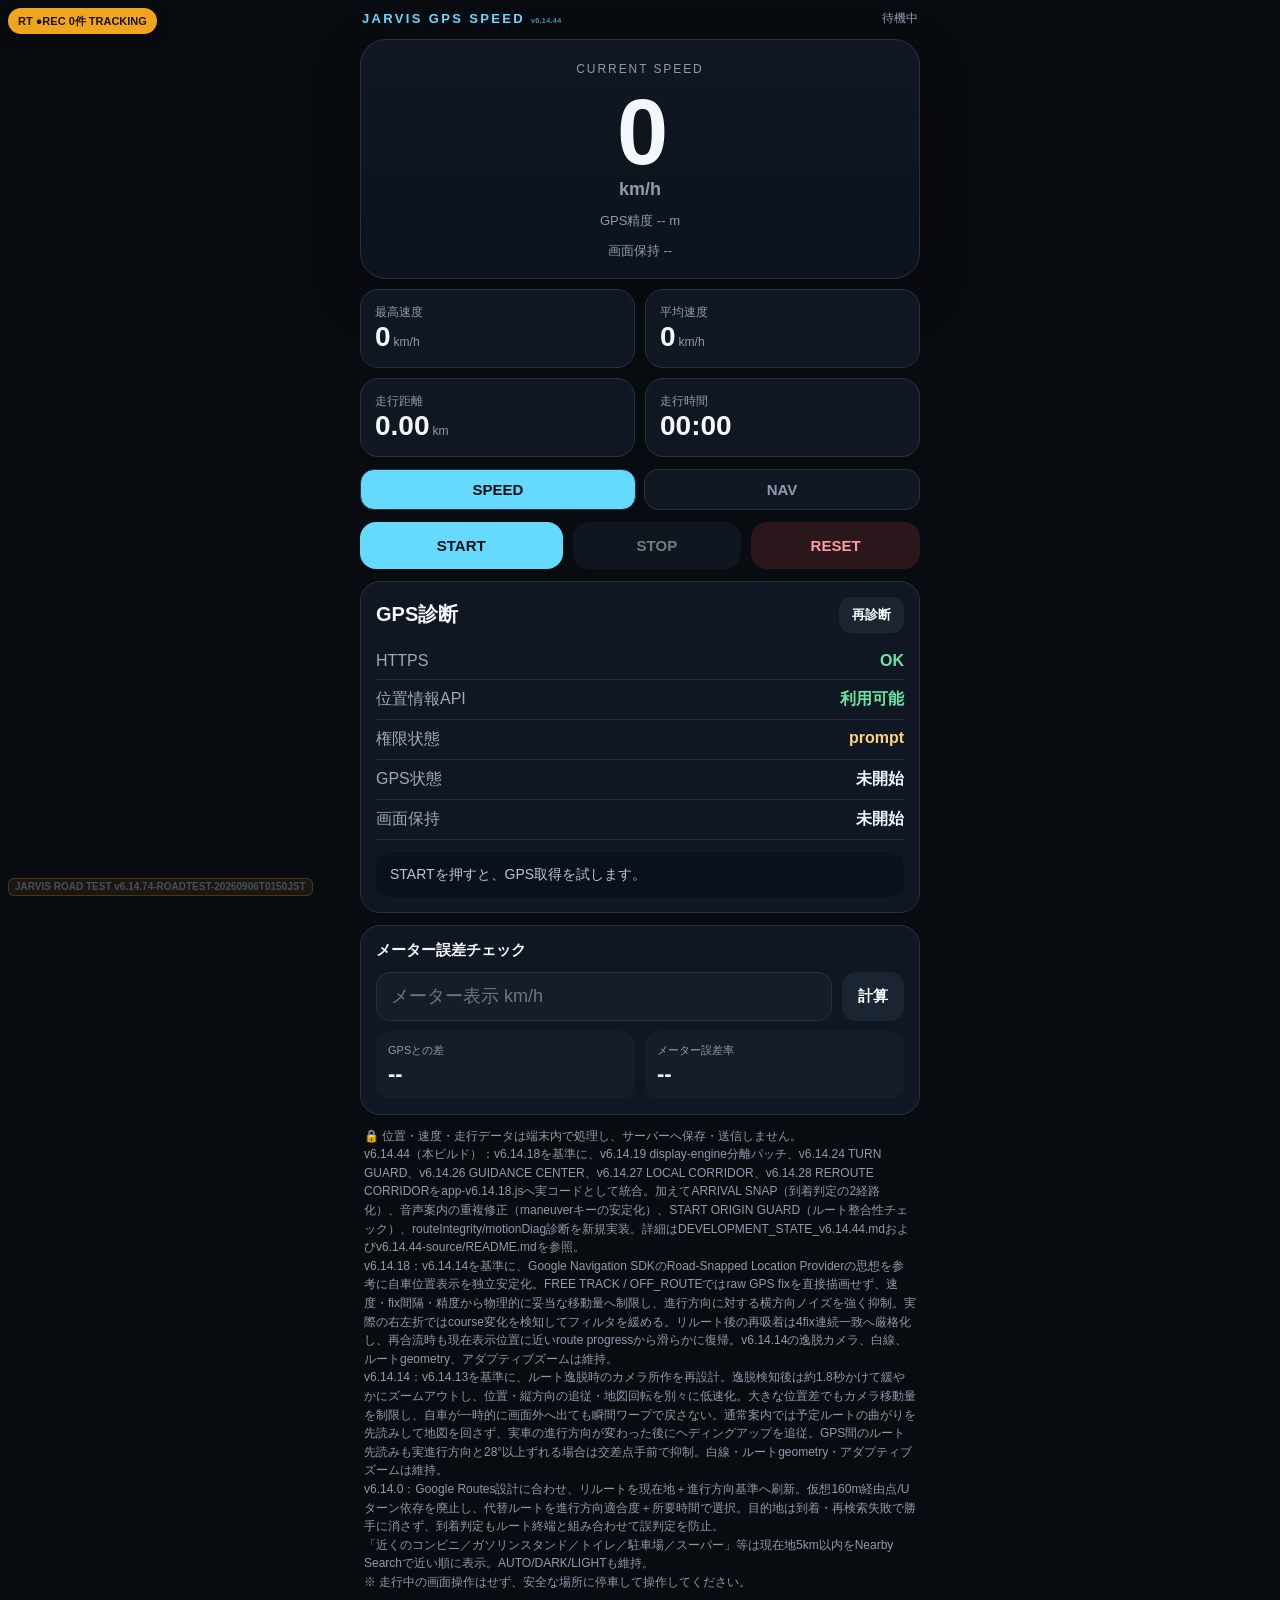
==== commit f441a2a3: "fix: exact route render from continuous progress v6.14.74" ====
--- a/index.html
+++ b/index.html
@@ -7,7 +7,7 @@
 <meta name="apple-mobile-web-app-capable" content="yes" />
 <meta name="apple-mobile-web-app-status-bar-style" content="black-translucent" />
 <meta name="apple-mobile-web-app-title" content="JARVIS GPS" />
-<title>JARVIS Road Test v6.14.73-ROADTEST-20260906T0130JST</title>
+<title>JARVIS Road Test v6.14.74-ROADTEST-20260906T0150JST</title>
 <link rel="stylesheet" href="app.css" />
 </head>
 <body>
@@ -215,7 +215,7 @@
     ※ 走行中の画面操作はせず、安全な場所に停車して操作してください。
   </div>
 </div>
-<script src="app.js?v=v6.14.73-0130" defer></script>
+<script src="app.js?v=v6.14.74-0150" defer></script>
 
 
 
@@ -225,15 +225,15 @@
 </div>
 <div id="jarvisBuildTag" style="position:fixed;left:8px;bottom:4px;z-index:99999;background:rgba(255,176,32,.14);border:1px solid rgba(255,176,32,.4);border-radius:6px;padding:2px 6px;
 font:600 10px/1.2 -apple-system,BlinkMacSystemFont,sans-serif;color:#7d8796;
-opacity:.55;pointer-events:none">JARVIS ROAD TEST v6.14.73-ROADTEST-20260906T0130JST</div>
+opacity:.55;pointer-events:none">JARVIS ROAD TEST v6.14.74-ROADTEST-20260906T0150JST</div>
 <script>
 // Forces ROAD TEST mode on for this deployment specifically, and stamps a fresh, unique
 // BUILD-ID app-v6.14.44.js reads back via window.__JARVIS_ROAD_TEST_BUILD_ID (see that file's
 // "v6.14.46 ROAD TEST telemetry" section) — shown in the on-screen build tag above and in every
 // JSON export, so two deployments of this site are never confused with each other.
-window.__JARVIS_ROAD_TEST_BUILD_ID="v6.14.73-ROADTEST-20260906T0130JST";
+window.__JARVIS_ROAD_TEST_BUILD_ID="v6.14.74-ROADTEST-20260906T0150JST";
 try{localStorage.setItem('jarvisRoadTestMode','1');}catch(e){}
 </script>
-<script src="road-test-ui.js?v=v6.14.73-0130" defer></script>
+<script src="road-test-ui.js?v=v6.14.74-0150" defer></script>
 </body>
 </html>
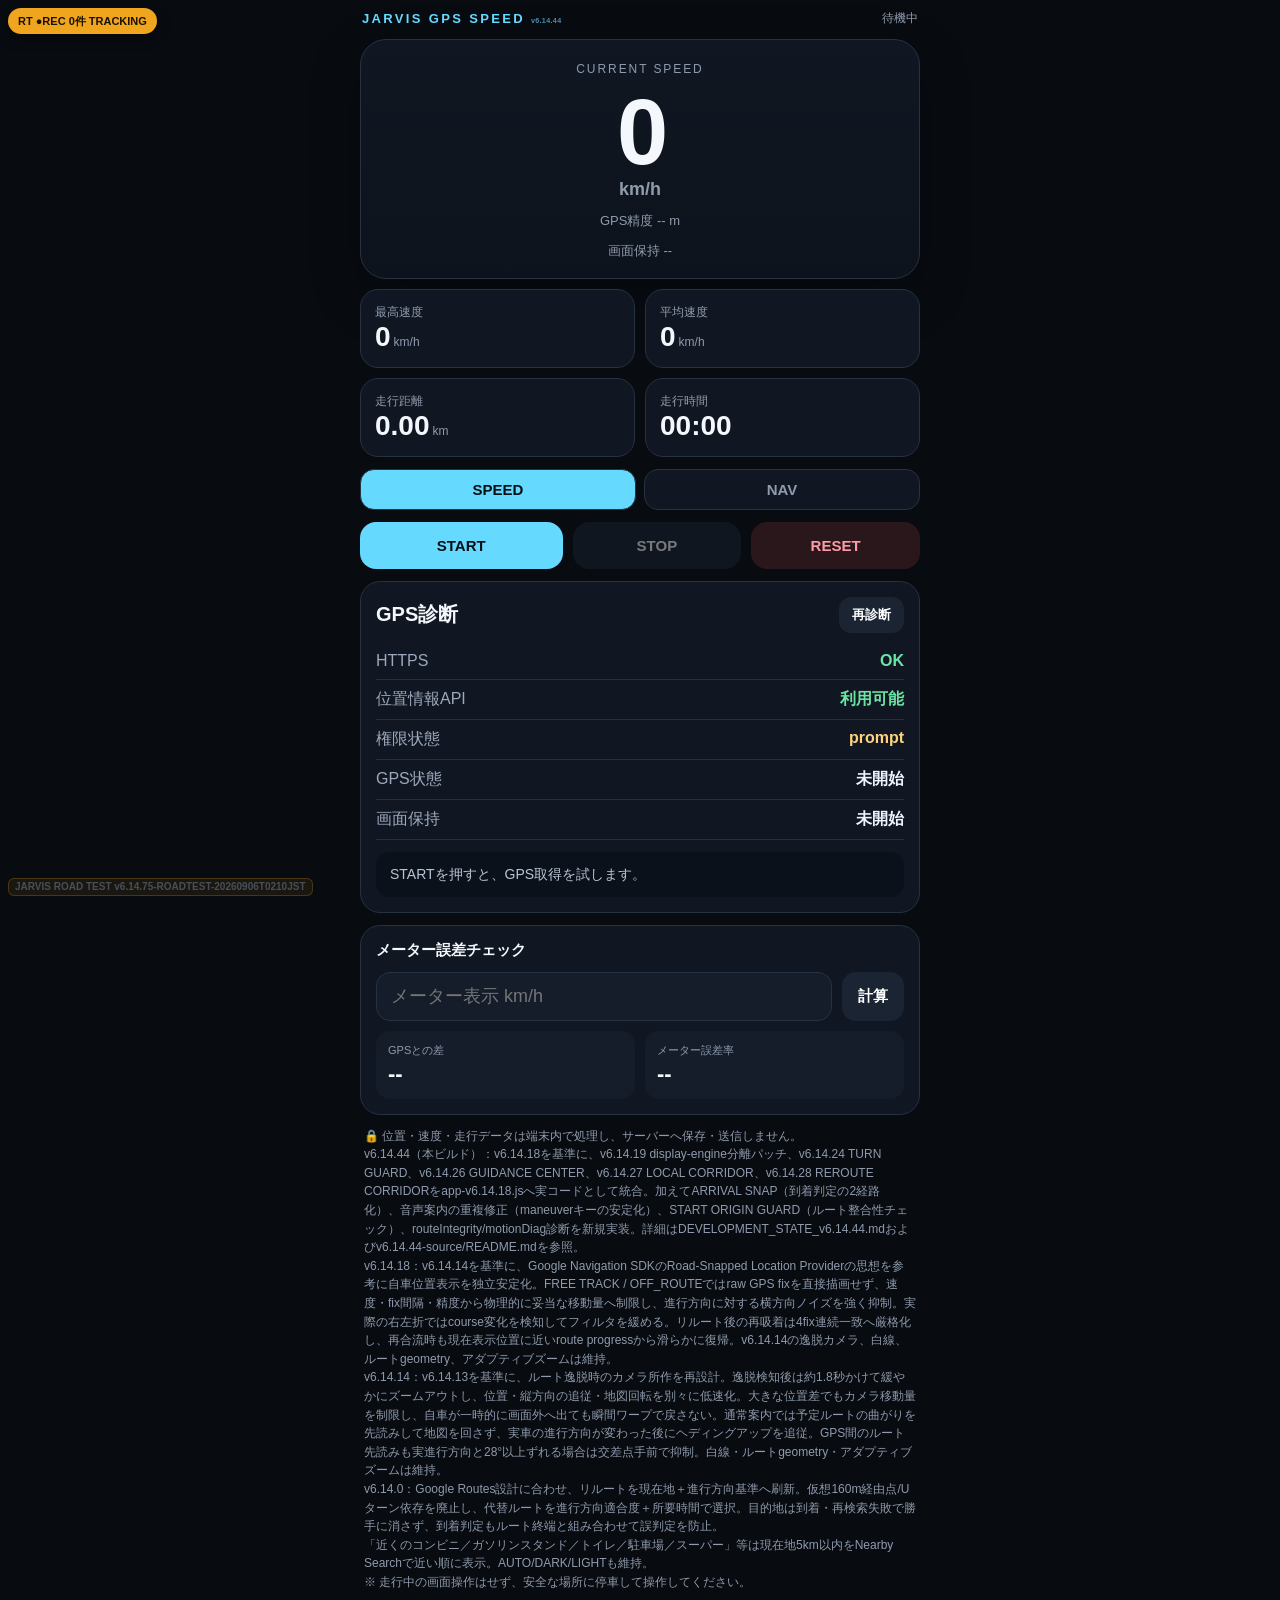
==== commit f894f600: "fix: earlier reroute with GPS-seeded handoff v6.14.75" ====
--- a/index.html
+++ b/index.html
@@ -7,7 +7,7 @@
 <meta name="apple-mobile-web-app-capable" content="yes" />
 <meta name="apple-mobile-web-app-status-bar-style" content="black-translucent" />
 <meta name="apple-mobile-web-app-title" content="JARVIS GPS" />
-<title>JARVIS Road Test v6.14.74-ROADTEST-20260906T0150JST</title>
+<title>JARVIS Road Test v6.14.75-ROADTEST-20260906T0210JST</title>
 <link rel="stylesheet" href="app.css" />
 </head>
 <body>
@@ -215,7 +215,7 @@
     ※ 走行中の画面操作はせず、安全な場所に停車して操作してください。
   </div>
 </div>
-<script src="app.js?v=v6.14.74-0150" defer></script>
+<script src="app.js?v=v6.14.75-0210" defer></script>
 
 
 
@@ -225,15 +225,15 @@
 </div>
 <div id="jarvisBuildTag" style="position:fixed;left:8px;bottom:4px;z-index:99999;background:rgba(255,176,32,.14);border:1px solid rgba(255,176,32,.4);border-radius:6px;padding:2px 6px;
 font:600 10px/1.2 -apple-system,BlinkMacSystemFont,sans-serif;color:#7d8796;
-opacity:.55;pointer-events:none">JARVIS ROAD TEST v6.14.74-ROADTEST-20260906T0150JST</div>
+opacity:.55;pointer-events:none">JARVIS ROAD TEST v6.14.75-ROADTEST-20260906T0210JST</div>
 <script>
 // Forces ROAD TEST mode on for this deployment specifically, and stamps a fresh, unique
 // BUILD-ID app-v6.14.44.js reads back via window.__JARVIS_ROAD_TEST_BUILD_ID (see that file's
 // "v6.14.46 ROAD TEST telemetry" section) — shown in the on-screen build tag above and in every
 // JSON export, so two deployments of this site are never confused with each other.
-window.__JARVIS_ROAD_TEST_BUILD_ID="v6.14.74-ROADTEST-20260906T0150JST";
+window.__JARVIS_ROAD_TEST_BUILD_ID="v6.14.75-ROADTEST-20260906T0210JST";
 try{localStorage.setItem('jarvisRoadTestMode','1');}catch(e){}
 </script>
-<script src="road-test-ui.js?v=v6.14.74-0150" defer></script>
+<script src="road-test-ui.js?v=v6.14.75-0210" defer></script>
 </body>
 </html>
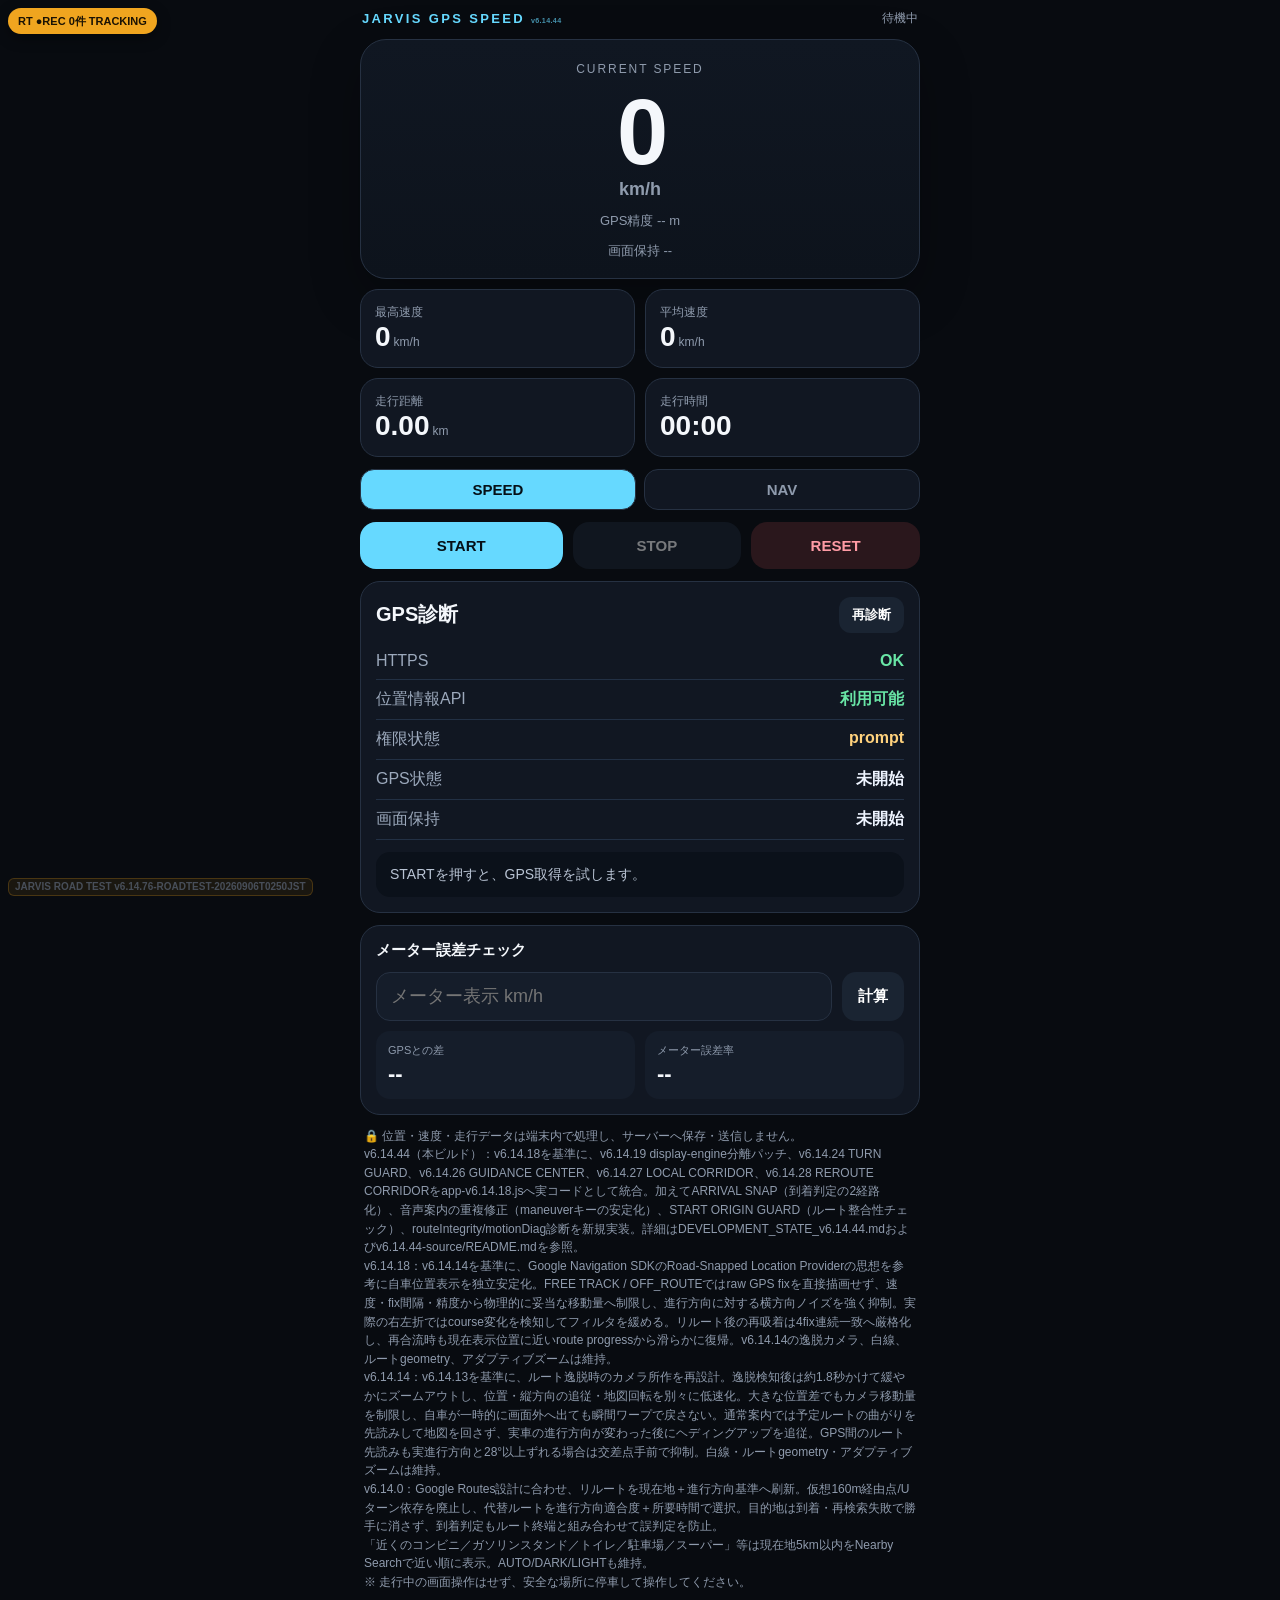
==== commit 454e52ee: "fix: release marker before reroute and shorten confirmation v6.14.76" ====
--- a/index.html
+++ b/index.html
@@ -7,7 +7,7 @@
 <meta name="apple-mobile-web-app-capable" content="yes" />
 <meta name="apple-mobile-web-app-status-bar-style" content="black-translucent" />
 <meta name="apple-mobile-web-app-title" content="JARVIS GPS" />
-<title>JARVIS Road Test v6.14.75-ROADTEST-20260906T0210JST</title>
+<title>JARVIS Road Test v6.14.76-ROADTEST-20260906T0250JST</title>
 <link rel="stylesheet" href="app.css" />
 </head>
 <body>
@@ -215,7 +215,7 @@
     ※ 走行中の画面操作はせず、安全な場所に停車して操作してください。
   </div>
 </div>
-<script src="app.js?v=v6.14.75-0210" defer></script>
+<script src="app.js?v=v6.14.76-0250" defer></script>
 
 
 
@@ -225,15 +225,15 @@
 </div>
 <div id="jarvisBuildTag" style="position:fixed;left:8px;bottom:4px;z-index:99999;background:rgba(255,176,32,.14);border:1px solid rgba(255,176,32,.4);border-radius:6px;padding:2px 6px;
 font:600 10px/1.2 -apple-system,BlinkMacSystemFont,sans-serif;color:#7d8796;
-opacity:.55;pointer-events:none">JARVIS ROAD TEST v6.14.75-ROADTEST-20260906T0210JST</div>
+opacity:.55;pointer-events:none">JARVIS ROAD TEST v6.14.76-ROADTEST-20260906T0250JST</div>
 <script>
 // Forces ROAD TEST mode on for this deployment specifically, and stamps a fresh, unique
 // BUILD-ID app-v6.14.44.js reads back via window.__JARVIS_ROAD_TEST_BUILD_ID (see that file's
 // "v6.14.46 ROAD TEST telemetry" section) — shown in the on-screen build tag above and in every
 // JSON export, so two deployments of this site are never confused with each other.
-window.__JARVIS_ROAD_TEST_BUILD_ID="v6.14.75-ROADTEST-20260906T0210JST";
+window.__JARVIS_ROAD_TEST_BUILD_ID="v6.14.76-ROADTEST-20260906T0250JST";
 try{localStorage.setItem('jarvisRoadTestMode','1');}catch(e){}
 </script>
-<script src="road-test-ui.js?v=v6.14.75-0210" defer></script>
+<script src="road-test-ui.js?v=v6.14.76-0250" defer></script>
 </body>
 </html>
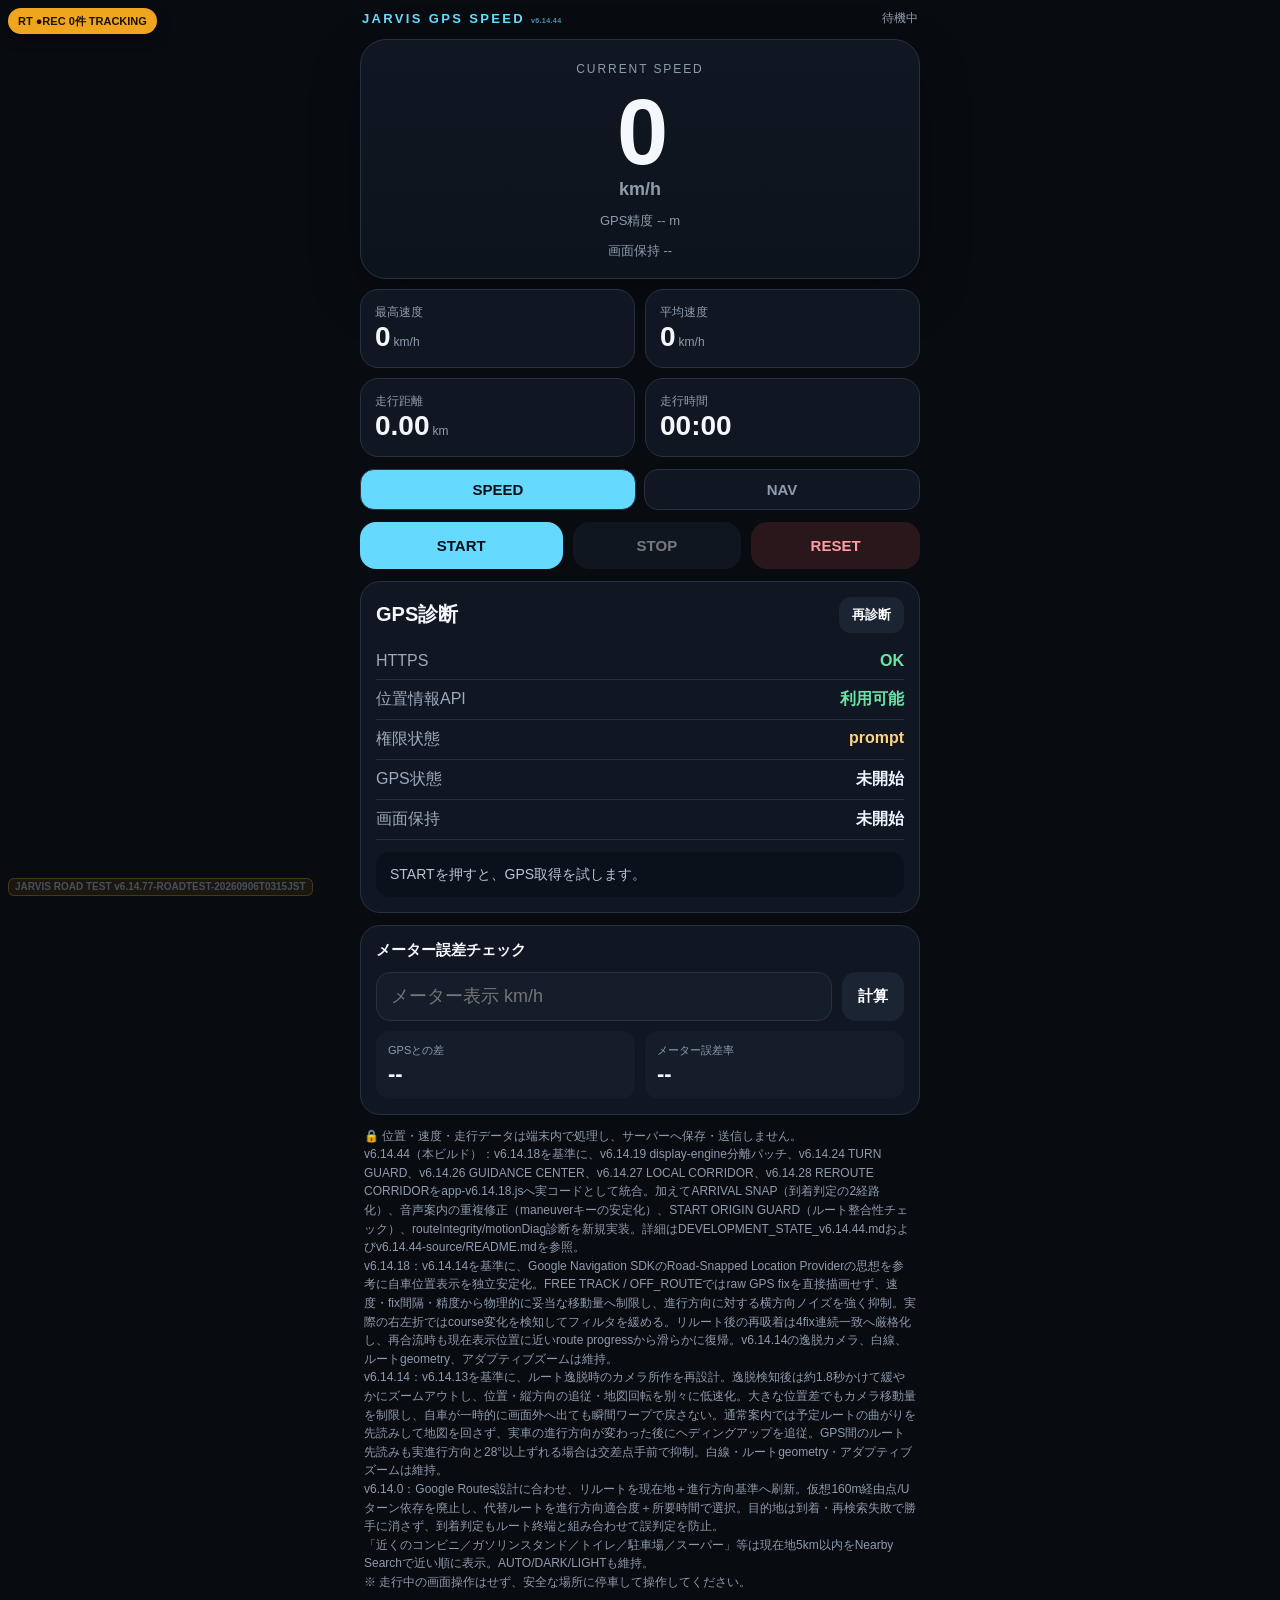
==== commit aeac881b: "fix: release marker before reroute evidence threshold v6.14.77" ====
--- a/index.html
+++ b/index.html
@@ -7,7 +7,7 @@
 <meta name="apple-mobile-web-app-capable" content="yes" />
 <meta name="apple-mobile-web-app-status-bar-style" content="black-translucent" />
 <meta name="apple-mobile-web-app-title" content="JARVIS GPS" />
-<title>JARVIS Road Test v6.14.76-ROADTEST-20260906T0250JST</title>
+<title>JARVIS Road Test v6.14.77-ROADTEST-20260906T0315JST</title>
 <link rel="stylesheet" href="app.css" />
 </head>
 <body>
@@ -215,7 +215,7 @@
     ※ 走行中の画面操作はせず、安全な場所に停車して操作してください。
   </div>
 </div>
-<script src="app.js?v=v6.14.76-0250" defer></script>
+<script src="app.js?v=v6.14.77-0315" defer></script>
 
 
 
@@ -225,15 +225,15 @@
 </div>
 <div id="jarvisBuildTag" style="position:fixed;left:8px;bottom:4px;z-index:99999;background:rgba(255,176,32,.14);border:1px solid rgba(255,176,32,.4);border-radius:6px;padding:2px 6px;
 font:600 10px/1.2 -apple-system,BlinkMacSystemFont,sans-serif;color:#7d8796;
-opacity:.55;pointer-events:none">JARVIS ROAD TEST v6.14.76-ROADTEST-20260906T0250JST</div>
+opacity:.55;pointer-events:none">JARVIS ROAD TEST v6.14.77-ROADTEST-20260906T0315JST</div>
 <script>
 // Forces ROAD TEST mode on for this deployment specifically, and stamps a fresh, unique
 // BUILD-ID app-v6.14.44.js reads back via window.__JARVIS_ROAD_TEST_BUILD_ID (see that file's
 // "v6.14.46 ROAD TEST telemetry" section) — shown in the on-screen build tag above and in every
 // JSON export, so two deployments of this site are never confused with each other.
-window.__JARVIS_ROAD_TEST_BUILD_ID="v6.14.76-ROADTEST-20260906T0250JST";
+window.__JARVIS_ROAD_TEST_BUILD_ID="v6.14.77-ROADTEST-20260906T0315JST";
 try{localStorage.setItem('jarvisRoadTestMode','1');}catch(e){}
 </script>
-<script src="road-test-ui.js?v=v6.14.76-0250" defer></script>
+<script src="road-test-ui.js?v=v6.14.77-0315" defer></script>
 </body>
 </html>
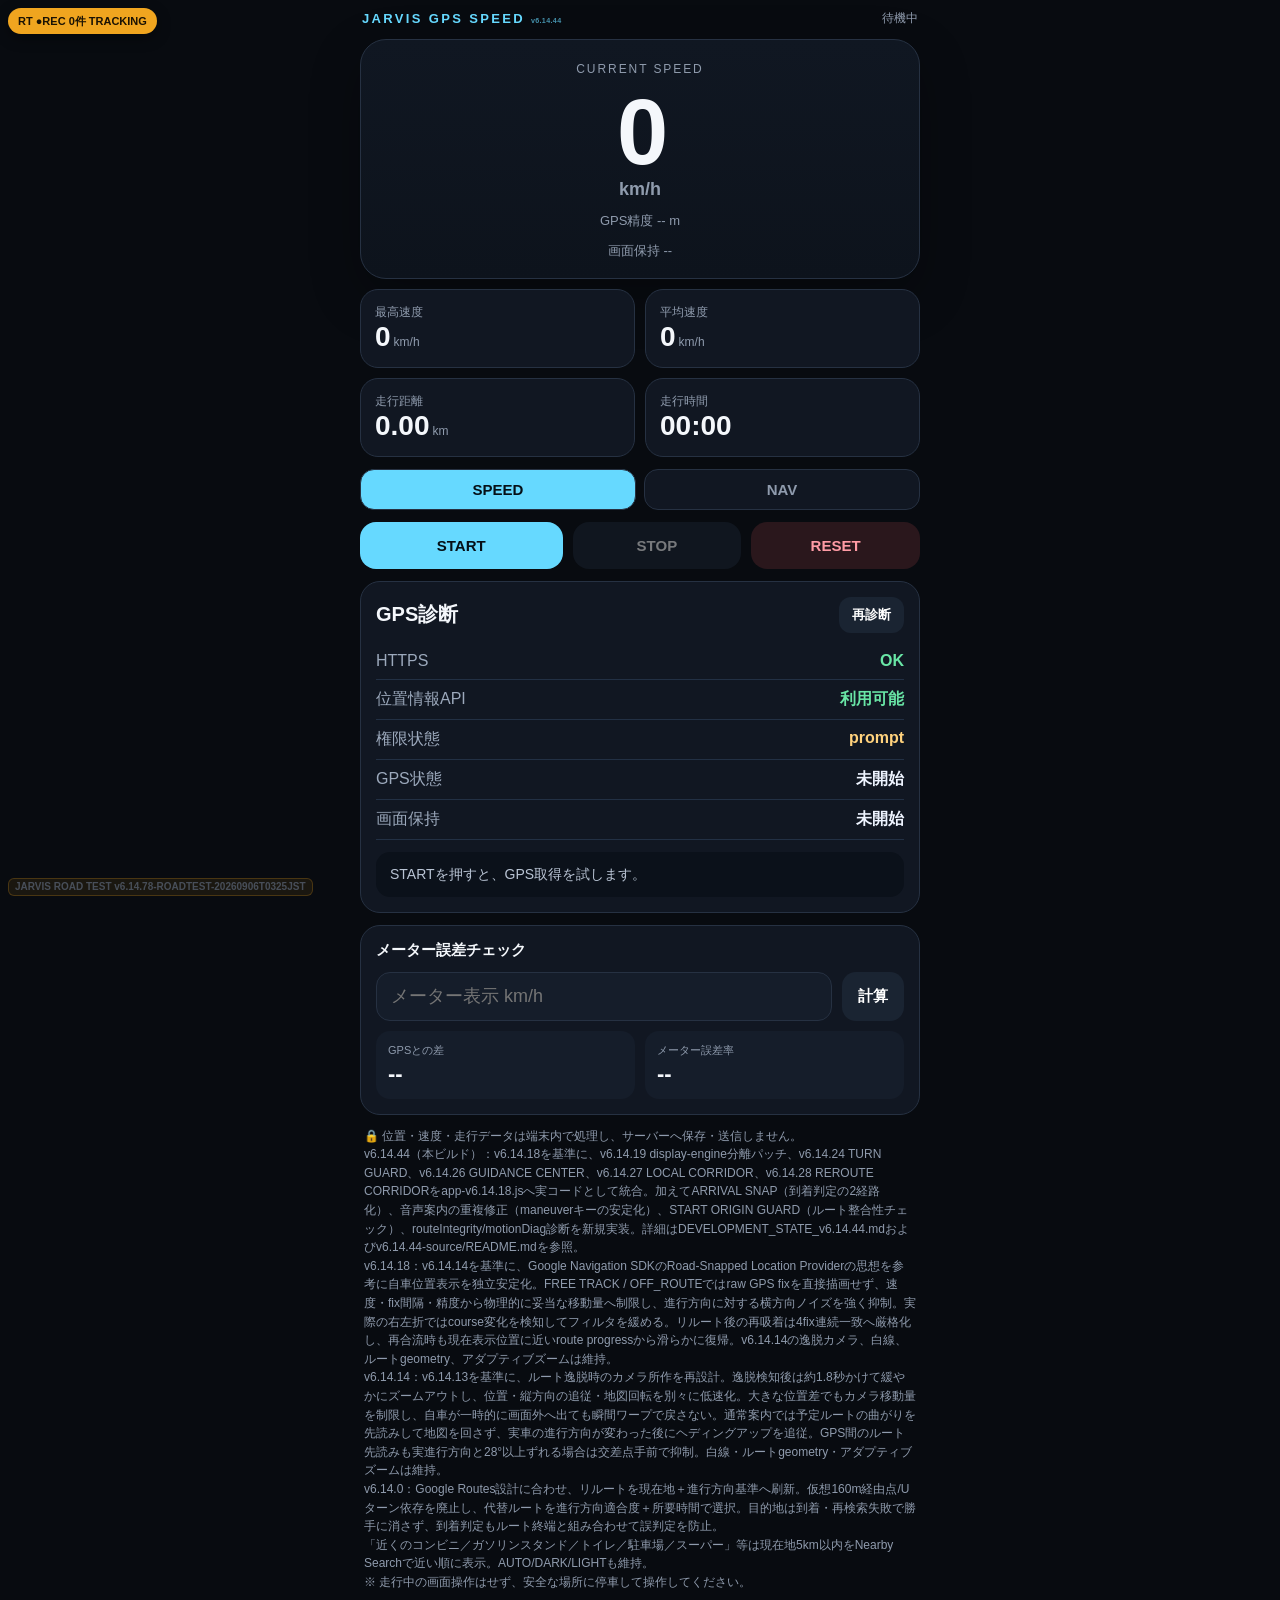
==== commit 09e2d00f: "fix: bypass route target when visual GPS priority owns marker v6.14.78" ====
--- a/index.html
+++ b/index.html
@@ -7,7 +7,7 @@
 <meta name="apple-mobile-web-app-capable" content="yes" />
 <meta name="apple-mobile-web-app-status-bar-style" content="black-translucent" />
 <meta name="apple-mobile-web-app-title" content="JARVIS GPS" />
-<title>JARVIS Road Test v6.14.77-ROADTEST-20260906T0315JST</title>
+<title>JARVIS Road Test v6.14.78-ROADTEST-20260906T0325JST</title>
 <link rel="stylesheet" href="app.css" />
 </head>
 <body>
@@ -215,7 +215,7 @@
     ※ 走行中の画面操作はせず、安全な場所に停車して操作してください。
   </div>
 </div>
-<script src="app.js?v=v6.14.77-0315" defer></script>
+<script src="app.js?v=v6.14.78-0325" defer></script>
 
 
 
@@ -225,15 +225,15 @@
 </div>
 <div id="jarvisBuildTag" style="position:fixed;left:8px;bottom:4px;z-index:99999;background:rgba(255,176,32,.14);border:1px solid rgba(255,176,32,.4);border-radius:6px;padding:2px 6px;
 font:600 10px/1.2 -apple-system,BlinkMacSystemFont,sans-serif;color:#7d8796;
-opacity:.55;pointer-events:none">JARVIS ROAD TEST v6.14.77-ROADTEST-20260906T0315JST</div>
+opacity:.55;pointer-events:none">JARVIS ROAD TEST v6.14.78-ROADTEST-20260906T0325JST</div>
 <script>
 // Forces ROAD TEST mode on for this deployment specifically, and stamps a fresh, unique
 // BUILD-ID app-v6.14.44.js reads back via window.__JARVIS_ROAD_TEST_BUILD_ID (see that file's
 // "v6.14.46 ROAD TEST telemetry" section) — shown in the on-screen build tag above and in every
 // JSON export, so two deployments of this site are never confused with each other.
-window.__JARVIS_ROAD_TEST_BUILD_ID="v6.14.77-ROADTEST-20260906T0315JST";
+window.__JARVIS_ROAD_TEST_BUILD_ID="v6.14.78-ROADTEST-20260906T0325JST";
 try{localStorage.setItem('jarvisRoadTestMode','1');}catch(e){}
 </script>
-<script src="road-test-ui.js?v=v6.14.77-0315" defer></script>
+<script src="road-test-ui.js?v=v6.14.78-0325" defer></script>
 </body>
 </html>
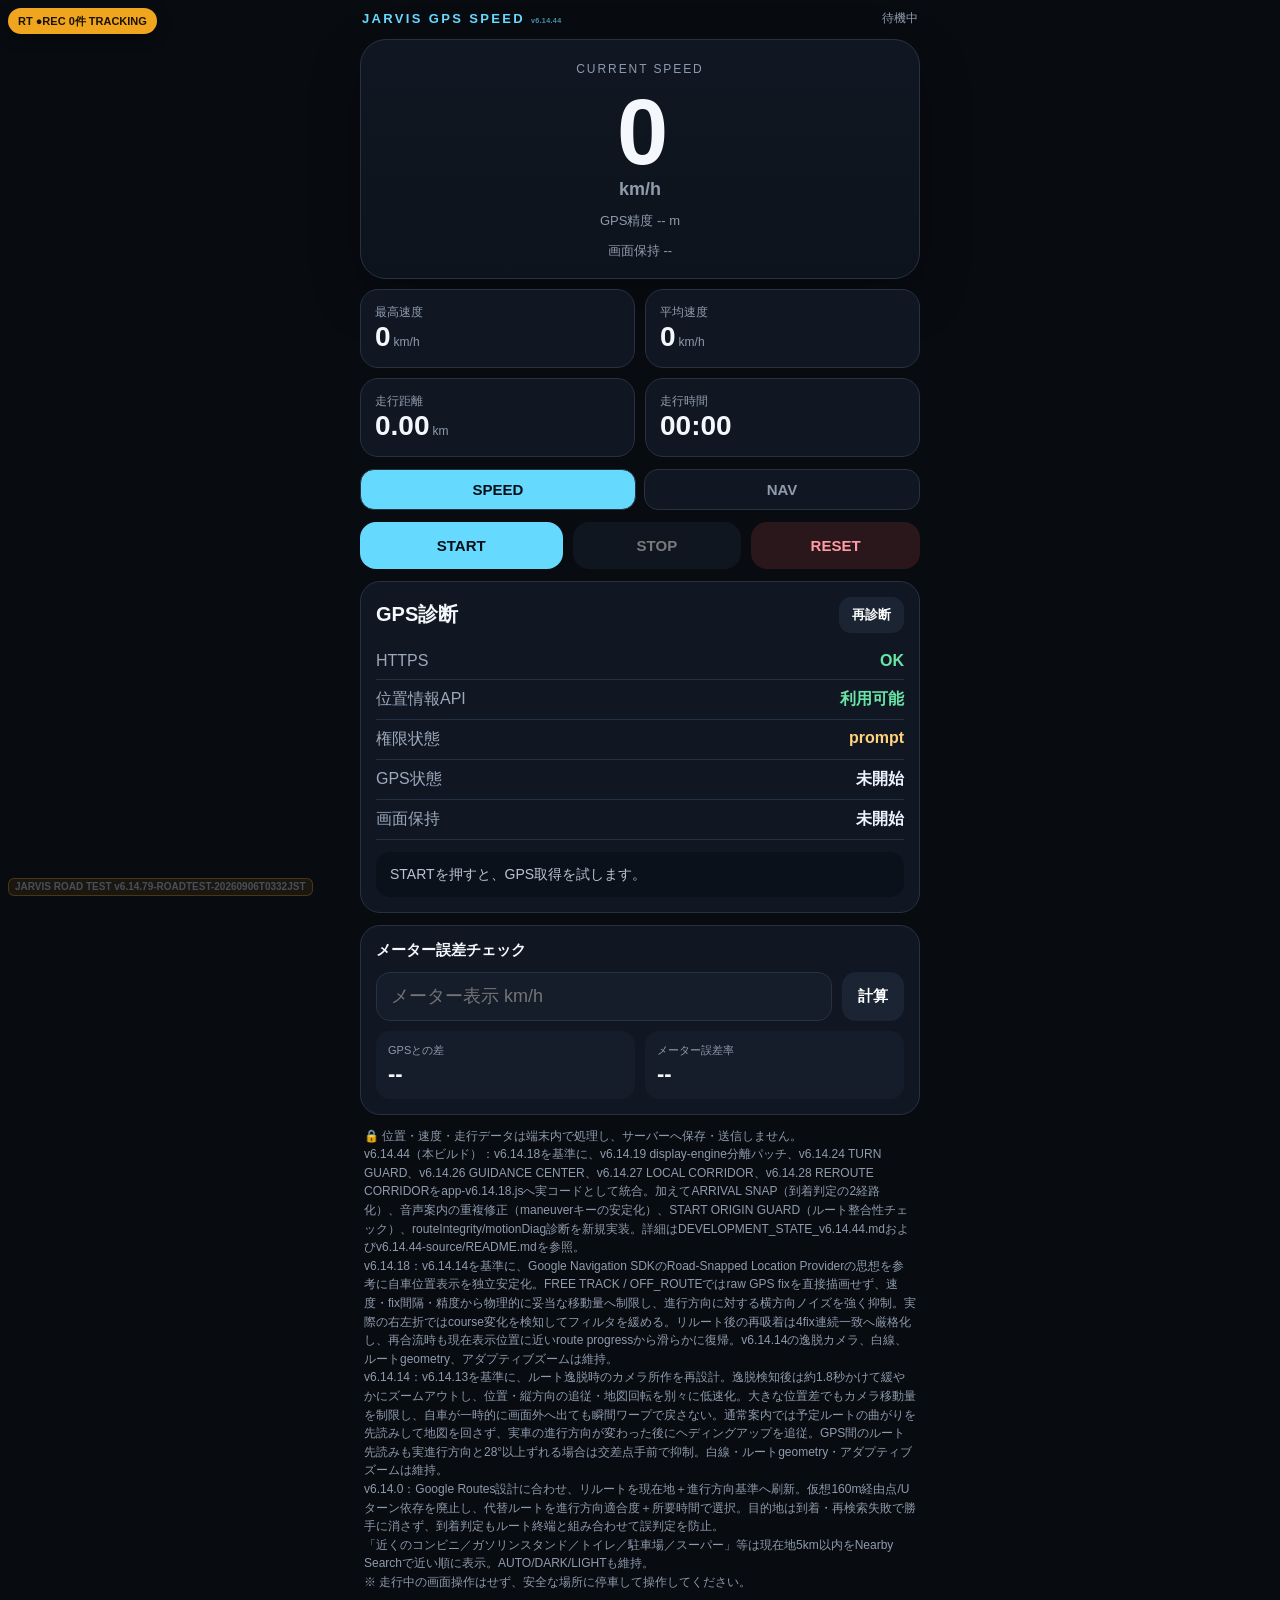
==== commit 5eb5f33a: "fix: smooth marker handoff from route lock to live GPS v6.14.79" ====
--- a/index.html
+++ b/index.html
@@ -7,7 +7,7 @@
 <meta name="apple-mobile-web-app-capable" content="yes" />
 <meta name="apple-mobile-web-app-status-bar-style" content="black-translucent" />
 <meta name="apple-mobile-web-app-title" content="JARVIS GPS" />
-<title>JARVIS Road Test v6.14.78-ROADTEST-20260906T0325JST</title>
+<title>JARVIS Road Test v6.14.79-ROADTEST-20260906T0332JST</title>
 <link rel="stylesheet" href="app.css" />
 </head>
 <body>
@@ -215,7 +215,7 @@
     ※ 走行中の画面操作はせず、安全な場所に停車して操作してください。
   </div>
 </div>
-<script src="app.js?v=v6.14.78-0325" defer></script>
+<script src="app.js?v=v6.14.79-0332" defer></script>
 
 
 
@@ -225,15 +225,15 @@
 </div>
 <div id="jarvisBuildTag" style="position:fixed;left:8px;bottom:4px;z-index:99999;background:rgba(255,176,32,.14);border:1px solid rgba(255,176,32,.4);border-radius:6px;padding:2px 6px;
 font:600 10px/1.2 -apple-system,BlinkMacSystemFont,sans-serif;color:#7d8796;
-opacity:.55;pointer-events:none">JARVIS ROAD TEST v6.14.78-ROADTEST-20260906T0325JST</div>
+opacity:.55;pointer-events:none">JARVIS ROAD TEST v6.14.79-ROADTEST-20260906T0332JST</div>
 <script>
 // Forces ROAD TEST mode on for this deployment specifically, and stamps a fresh, unique
 // BUILD-ID app-v6.14.44.js reads back via window.__JARVIS_ROAD_TEST_BUILD_ID (see that file's
 // "v6.14.46 ROAD TEST telemetry" section) — shown in the on-screen build tag above and in every
 // JSON export, so two deployments of this site are never confused with each other.
-window.__JARVIS_ROAD_TEST_BUILD_ID="v6.14.78-ROADTEST-20260906T0325JST";
+window.__JARVIS_ROAD_TEST_BUILD_ID="v6.14.79-ROADTEST-20260906T0332JST";
 try{localStorage.setItem('jarvisRoadTestMode','1');}catch(e){}
 </script>
-<script src="road-test-ui.js?v=v6.14.78-0325" defer></script>
+<script src="road-test-ui.js?v=v6.14.79-0332" defer></script>
 </body>
 </html>
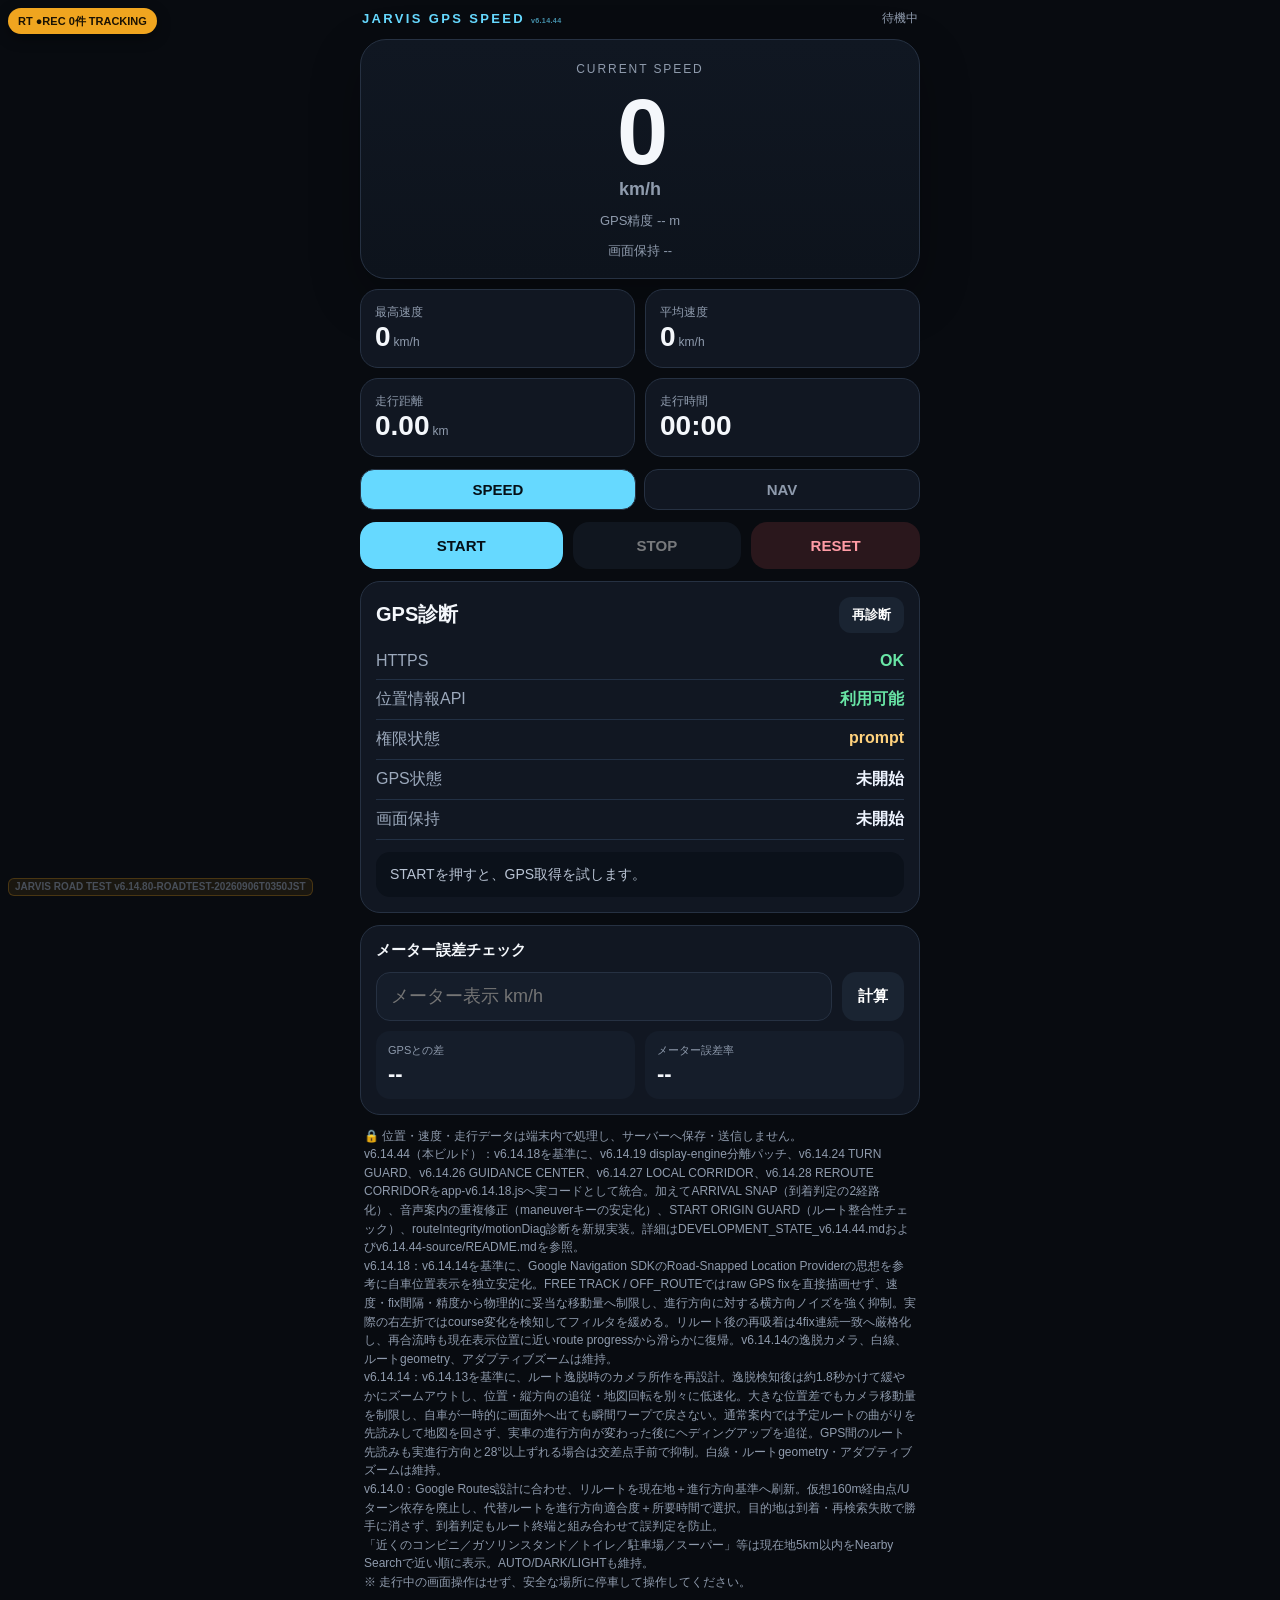
==== commit fe8e0dd7: "refactor: unify marker display and route affinity v6.14.80" ====
--- a/index.html
+++ b/index.html
@@ -7,7 +7,7 @@
 <meta name="apple-mobile-web-app-capable" content="yes" />
 <meta name="apple-mobile-web-app-status-bar-style" content="black-translucent" />
 <meta name="apple-mobile-web-app-title" content="JARVIS GPS" />
-<title>JARVIS Road Test v6.14.79-ROADTEST-20260906T0332JST</title>
+<title>JARVIS Road Test v6.14.80-ROADTEST-20260906T0350JST</title>
 <link rel="stylesheet" href="app.css" />
 </head>
 <body>
@@ -215,7 +215,7 @@
     ※ 走行中の画面操作はせず、安全な場所に停車して操作してください。
   </div>
 </div>
-<script src="app.js?v=v6.14.79-0332" defer></script>
+<script src="app.js?v=v6.14.80-0350" defer></script>
 
 
 
@@ -225,15 +225,15 @@
 </div>
 <div id="jarvisBuildTag" style="position:fixed;left:8px;bottom:4px;z-index:99999;background:rgba(255,176,32,.14);border:1px solid rgba(255,176,32,.4);border-radius:6px;padding:2px 6px;
 font:600 10px/1.2 -apple-system,BlinkMacSystemFont,sans-serif;color:#7d8796;
-opacity:.55;pointer-events:none">JARVIS ROAD TEST v6.14.79-ROADTEST-20260906T0332JST</div>
+opacity:.55;pointer-events:none">JARVIS ROAD TEST v6.14.80-ROADTEST-20260906T0350JST</div>
 <script>
 // Forces ROAD TEST mode on for this deployment specifically, and stamps a fresh, unique
 // BUILD-ID app-v6.14.44.js reads back via window.__JARVIS_ROAD_TEST_BUILD_ID (see that file's
 // "v6.14.46 ROAD TEST telemetry" section) — shown in the on-screen build tag above and in every
 // JSON export, so two deployments of this site are never confused with each other.
-window.__JARVIS_ROAD_TEST_BUILD_ID="v6.14.79-ROADTEST-20260906T0332JST";
+window.__JARVIS_ROAD_TEST_BUILD_ID="v6.14.80-ROADTEST-20260906T0350JST";
 try{localStorage.setItem('jarvisRoadTestMode','1');}catch(e){}
 </script>
-<script src="road-test-ui.js?v=v6.14.79-0332" defer></script>
+<script src="road-test-ui.js?v=v6.14.80-0350" defer></script>
 </body>
 </html>
